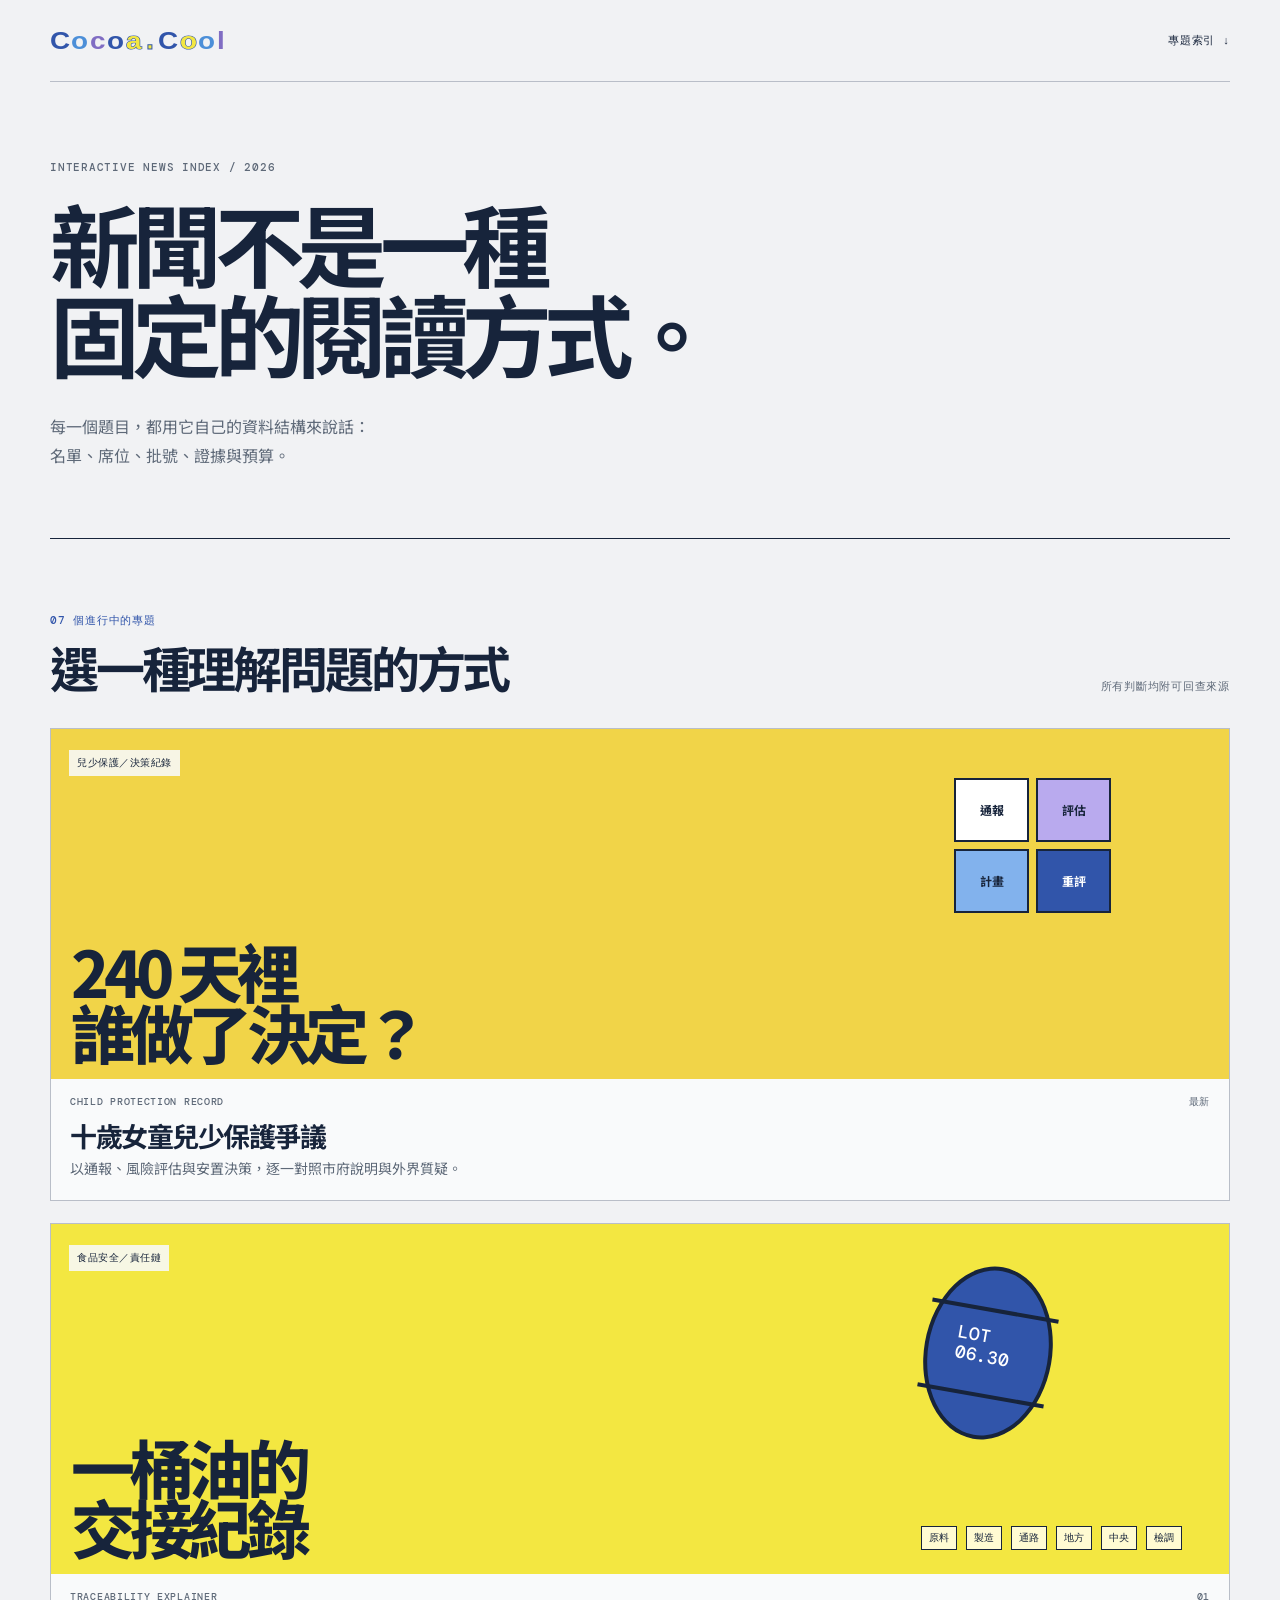
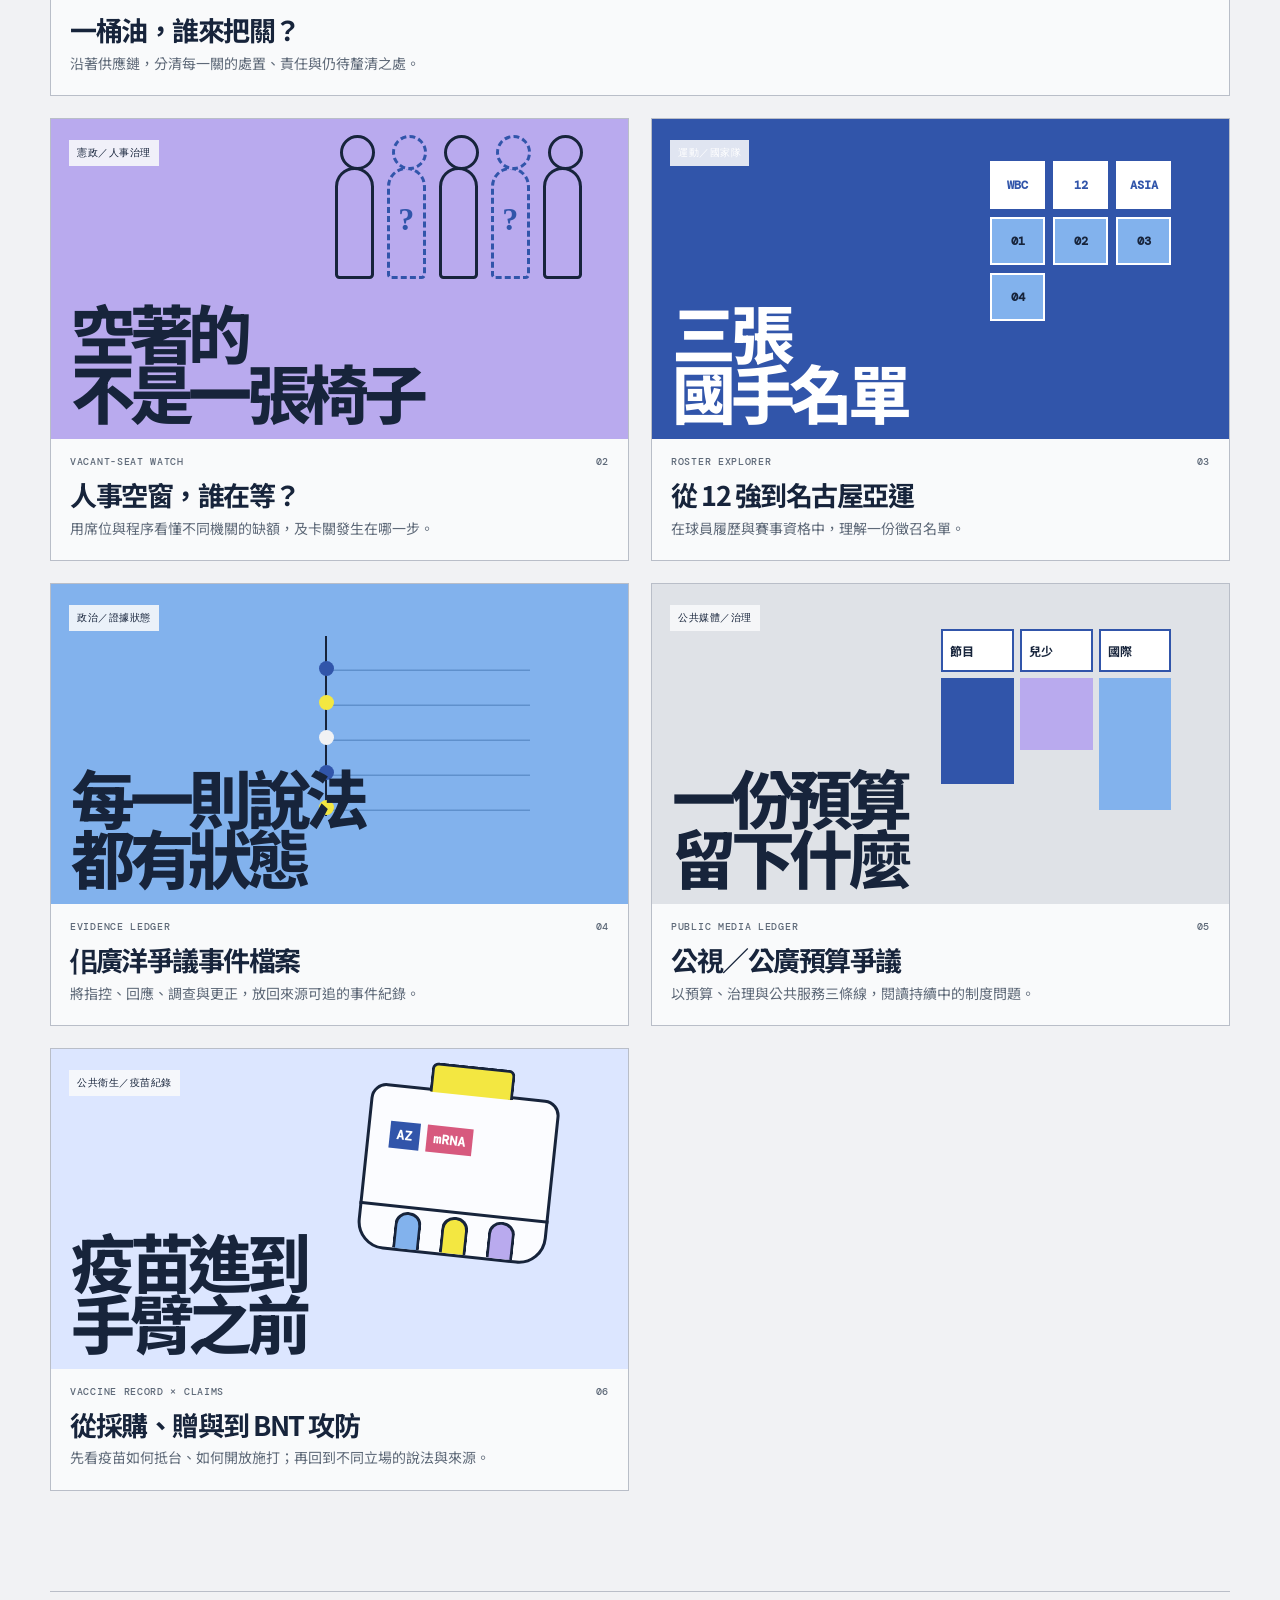
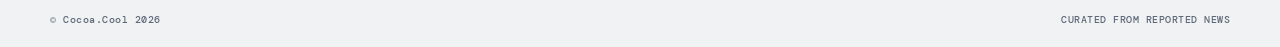
==== index.html @ 562801c5 "Add legal and council context to child protection story" ====
<!doctype html>
<html lang="zh-Hant">
  <head>
    <meta charset="UTF-8" />
    <meta name="viewport" content="width=device-width, initial-scale=1.0" />
    <meta name="description" content="cocoa 互動新聞：從現有新聞出發的可探索策展。" />
    <title>Cocoa.Cool — 互動新聞策展</title>
    <link rel="preconnect" href="https://fonts.googleapis.com" />
    <link rel="preconnect" href="https://fonts.gstatic.com" crossorigin />
    <link href="https://fonts.googleapis.com/css2?family=DM+Mono:wght@400;500&family=Noto+Sans+TC:wght@400;500;700;800&display=swap" rel="stylesheet" />
    <link rel="stylesheet" href="styles.css" />
    <style>.childcase .art{background:#f1d448}.safety-grid{position:absolute;right:10%;top:49px;display:grid;grid-template-columns:repeat(2,75px);gap:7px}.safety-grid i{display:grid;place-items:center;width:75px;height:64px;border:2px solid var(--ink);background:#fff;font:700 12px "Noto Sans TC",sans-serif;font-style:normal}.safety-grid i:nth-child(2){background:#b9aaee}.safety-grid i:nth-child(3){background:#82b2ed}.safety-grid i:nth-child(4){background:#3155aa;color:#fff}@media(max-width:720px){.safety-grid{right:5%;transform:scale(.8);transform-origin:top right}}</style>
    <link rel="stylesheet" href="logo.css" />
    <script src="analytics.js" defer></script>
    <script src="site-seo.js" defer></script>
  </head>
  <body>
    <nav class="nav wrap" aria-label="主選單"><a class="logo" href="#top" aria-label="Cocoa.Cool 首頁"><span class="logo-cocoa"><i>C</i><i>o</i><i>c</i><i>o</i><i>a</i></span><span class="logo-dot">.</span><span class="logo-cool"><i>C</i><i>o</i><i>o</i><i>l</i></span></a><a class="nav-link" href="#stories">專題索引 ↓</a></nav>
    <main>
      <header class="hero wrap" id="top">
        <p class="eyebrow">INTERACTIVE NEWS INDEX / 2026</p>
        <h1>新聞不是一種<br>固定的閱讀方式。</h1>
        <p>每一個題目，都用它自己的資料結構來說話：<br>名單、席位、批號、證據與預算。</p>
      </header>
      <section class="stories wrap" id="stories" aria-labelledby="stories-title">
        <div class="stories-head"><div><p class="section-label">07 個進行中的專題</p><h2 id="stories-title">選一種理解問題的方式</h2></div><p class="collection-count">所有判斷均附可回查來源</p></div>
        <div class="story-grid">
          <article class="story childcase story-wide"><a href="taipei-child-protection-case.html"><div class="art"><span class="issue">兒少保護／決策紀錄</span><div class="safety-grid"><i>通報</i><i>評估</i><i>計畫</i><i>重評</i></div><p class="art-title">240 天裡<br>誰做了決定？</p></div><div class="story-copy"><div class="story-meta"><span>CHILD PROTECTION RECORD</span><span>最新</span></div><h3>十歲女童兒少保護爭議</h3><p>以通報、風險評估與安置決策，逐一對照市府說明與外界質疑。</p></div></a></article>
          <article class="story oil story-wide"><a href="toxic-oil-supply-chain.html"><div class="art"><span class="issue">食品安全／責任鏈</span><div class="barrel"><i></i><b>LOT<br>06.30</b></div><div class="flowline"><span>原料</span><span>製造</span><span>通路</span><span>地方</span><span>中央</span><span>檢調</span></div><p class="art-title">一桶油的<br>交接紀錄</p></div><div class="story-copy"><div class="story-meta"><span>TRACEABILITY EXPLAINER</span><span>01</span></div><h3>一桶油，誰來把關？</h3><p>沿著供應鏈，分清每一關的處置、責任與仍待釐清之處。</p></div></a></article>
          <article class="story appointments"><a href="central-appointments-dashboard.html"><div class="art"><span class="issue">憲政／人事治理</span><div class="seats"><i></i><i class="empty">?</i><i></i><i class="empty">?</i><i></i></div><p class="art-title">空著的<br>不是一張椅子</p></div><div class="story-copy"><div class="story-meta"><span>VACANT-SEAT WATCH</span><span>02</span></div><h3>人事空窗，誰在等？</h3><p>用席位與程序看懂不同機關的缺額，及卡關發生在哪一步。</p></div></a></article>
          <article class="story baseball"><a href="baseball-heat-to-asiad.html"><div class="art"><span class="issue">運動／國家隊</span><div class="lineup"><b>WBC</b><b>12</b><b>ASIA</b><i>01</i><i>02</i><i>03</i><i>04</i></div><p class="art-title">三張<br>國手名單</p></div><div class="story-copy"><div class="story-meta"><span>ROSTER EXPLORER</span><span>03</span></div><h3>從 12 強到名古屋亞運</h3><p>在球員履歷與賽事資格中，理解一份徵召名單。</p></div></a></article>
          <article class="story case"><a href="si-guang-yang-case-file.html"><div class="art"><span class="issue">政治／證據狀態</span><div class="evidence"><i></i><i></i><i></i><i></i><i></i></div><p class="art-title">每一則說法<br>都有狀態</p></div><div class="story-copy"><div class="story-meta"><span>EVIDENCE LEDGER</span><span>04</span></div><h3>佀廣洋爭議事件檔案</h3><p>將指控、回應、調查與更正，放回來源可追的事件紀錄。</p></div></a></article>
          <article class="story media"><a href="public-media-budget-timeline.html"><div class="art"><span class="issue">公共媒體／治理</span><div class="ledger"><b>節目</b><b>兒少</b><b>國際</b><i></i><i></i><i></i></div><p class="art-title">一份預算<br>留下什麼</p></div><div class="story-copy"><div class="story-meta"><span>PUBLIC MEDIA LEDGER</span><span>05</span></div><h3>公視／公廣預算爭議</h3><p>以預算、治理與公共服務三條線，閱讀持續中的制度問題。</p></div></a></article>
          <article class="story vaccine"><a href="bnt-vaccine-two-tracks.html"><div class="art"><span class="issue">公共衛生／疫苗紀錄</span><div class="vial"><b>AZ</b><b>mRNA</b><i></i><i></i><i></i></div><p class="art-title">疫苗進到<br>手臂之前</p></div><div class="story-copy"><div class="story-meta"><span>VACCINE RECORD × CLAIMS</span><span>06</span></div><h3>從採購、贈與到 BNT 攻防</h3><p>先看疫苗如何抵台、如何開放施打；再回到不同立場的說法與來源。</p></div></a></article>
        </div>
      </section>
    </main>
    <footer class="footer wrap"><span>© Cocoa.Cool 2026</span><span>CURATED FROM REPORTED NEWS</span></footer>
  </body>
</html>
---- styles.css ----
:root{--ink:#17243b;--paper:#f1f2f4;--line:#b9bec8;--muted:#5e6978;--cobalt:#3155aa;--sky:#82b2ed;--lilac:#b9aaee;--yellow:#f3e741}*{box-sizing:border-box}html{scroll-behavior:smooth}body{margin:0;background:var(--paper);color:var(--ink);font-family:"Noto Sans TC",sans-serif}a{color:inherit;text-decoration:none}.wrap{width:min(1180px,calc(100% - 48px));margin:auto}.nav{height:82px;display:flex;align-items:center;justify-content:space-between;border-bottom:1px solid var(--line);font:500 11px "DM Mono",monospace;letter-spacing:.06em}.logo{font-size:20px;letter-spacing:-1px}.logo span{display:inline-grid;place-items:center;width:27px;height:27px;margin-right:3px;border-radius:50%;background:var(--cobalt);color:var(--yellow)}.hero{padding:78px 0 68px;border-bottom:1px solid var(--ink)}.eyebrow,.section-label,.story-meta,.collection-count{font:500 11px "DM Mono",monospace;letter-spacing:.07em}.eyebrow{color:var(--muted);margin:0 0 24px}.hero h1{max-width:900px;margin:0;font-size:clamp(45px,7vw,94px);line-height:1;letter-spacing:-.085em}.hero>p:last-child{max-width:500px;margin:35px 0 0;color:var(--muted);font-size:16px;line-height:1.8}.stories{padding:74px 0 100px}.stories-head{display:flex;justify-content:space-between;align-items:end;margin-bottom:34px}.section-label{margin:0;color:var(--cobalt)}.stories h2{margin:12px 0 0;font-size:clamp(29px,4vw,49px);line-height:1.1;letter-spacing:-.065em}.collection-count{margin:0;color:var(--muted)}.story-grid{display:grid;grid-template-columns:repeat(2,minmax(0,1fr));gap:22px}.story-wide{grid-column:span 2}.story a{display:block;height:100%;background:#f9fafb;border:1px solid var(--line);transition:transform .18s,box-shadow .18s}.story a:hover{transform:translateY(-4px);box-shadow:7px 8px 0 var(--cobalt)}.art{position:relative;min-height:320px;padding:18px;overflow:hidden}.story-wide .art{min-height:350px}.issue{position:relative;z-index:2;display:inline-block;padding:6px 8px;background:rgba(249,250,251,.88);font:500 10px "DM Mono",monospace;letter-spacing:.05em}.art-title{position:absolute;z-index:2;bottom:18px;left:20px;margin:0;font-size:clamp(38px,5vw,65px);line-height:.94;letter-spacing:-.085em;font-weight:800}.story-copy{padding:16px 19px 20px}.story-meta{display:flex;justify-content:space-between;color:var(--muted);font-size:10px}.story h3{margin:12px 0 7px;font-size:27px;letter-spacing:-.055em;line-height:1.1}.story-copy>p{margin:0;color:var(--muted);font-size:14px;line-height:1.65}.oil .art{background:var(--yellow)}.barrel{position:absolute;right:15%;top:42px;width:128px;height:174px;border:4px solid var(--ink);border-radius:50%;background:var(--cobalt);transform:rotate(10deg)}.barrel:before,.barrel:after{content:"";position:absolute;left:-4px;right:-4px;border-top:4px solid var(--ink)}.barrel:before{top:38px}.barrel:after{bottom:38px}.barrel b{position:absolute;top:58px;left:27px;color:#fff;font:500 18px "DM Mono",monospace;line-height:1.1}.flowline{position:absolute;right:4%;bottom:24px;display:flex;gap:9px;font:500 10px "DM Mono",monospace}.flowline span{padding:4px 7px;border:1px solid var(--ink);background:#fffbd2}.appointments .art{background:var(--lilac)}.seats{position:absolute;right:8%;top:48px;display:flex;align-items:end;gap:13px}.seats i{position:relative;display:block;width:39px;height:112px;border:3px solid var(--ink);border-radius:22px 22px 5px 5px}.seats i:before{content:"";position:absolute;top:-35px;left:2px;width:29px;height:29px;border:3px solid var(--ink);border-radius:50%;background:var(--lilac)}.seats .empty{border-style:dashed;border-color:var(--cobalt);color:var(--cobalt);font:700 32px Georgia;text-align:center;padding-top:31px}.seats .empty:before{border-style:dashed;border-color:var(--cobalt)}.baseball .art{background:var(--cobalt);color:#fff}.lineup{position:absolute;right:10%;top:42px;display:grid;grid-template-columns:repeat(3,55px);gap:8px}.lineup b,.lineup i{display:grid;place-items:center;width:55px;height:48px;border:2px solid #fff;font:700 12px "DM Mono",monospace}.lineup b{background:#fff;color:var(--cobalt)}.lineup i{background:var(--sky);color:var(--ink);font-style:normal}.case .art{background:var(--sky)}.evidence{position:absolute;right:17%;top:52px;width:205px;height:180px;border-left:2px solid var(--ink);background:repeating-linear-gradient(to bottom,transparent 0 33px,#5f90cc 34px 35px)}.evidence i{position:absolute;left:-8px;width:15px;height:15px;border-radius:50%;background:var(--cobalt)}.evidence i:nth-child(1){top:25px}.evidence i:nth-child(2){top:59px;background:#f3e741}.evidence i:nth-child(3){top:94px;background:#f1f2f4}.evidence i:nth-child(4){top:129px;background:#3155aa}.evidence i:nth-child(5){top:164px;background:#f3e741}.media .art{background:#dfe2e7}.ledger{position:absolute;right:10%;top:45px;width:230px;display:grid;grid-template-columns:repeat(3,1fr);gap:6px}.ledger b{padding:11px 7px;border:2px solid var(--cobalt);background:#fff;font-size:12px}.ledger i{height:106px;background:var(--cobalt)}.ledger i:nth-of-type(2){height:72px;background:var(--lilac)}.ledger i:nth-of-type(3){height:132px;background:var(--sky)}.vaccine .art{background:#dce6ff}.vial{position:absolute;right:13%;top:42px;width:190px;height:166px;border:3px solid var(--ink);border-radius:16px 16px 28px 28px;background:#fbfcff;transform:rotate(6deg)}.vial:before{content:"";position:absolute;top:-29px;left:55px;width:78px;height:27px;border:3px solid var(--ink);border-bottom:0;border-radius:7px 7px 0 0;background:var(--yellow)}.vial:after{content:"";position:absolute;left:-3px;right:-3px;bottom:40px;border-top:3px solid var(--ink)}.vial b{position:relative;z-index:1;display:inline-block;margin:34px 0 0 20px;padding:5px 7px;background:var(--cobalt);color:#fff;font:700 13px "DM Mono",monospace}.vial b+b{margin-left:7px;background:#d7597e}.vial i{position:absolute;bottom:0;width:27px;height:37px;border:3px solid var(--ink);border-bottom:0;border-radius:13px 13px 0 0;background:#82b2ed}.vial i:nth-of-type(1){left:34px}.vial i:nth-of-type(2){left:81px;background:#f3e741}.vial i:nth-of-type(3){left:128px;background:#b9aaee}.footer{display:flex;justify-content:space-between;padding:21px 0;border-top:1px solid var(--line);color:var(--muted);font:500 10px "DM Mono",monospace;letter-spacing:.05em}@media(max-width:720px){.wrap{width:min(100% - 30px,1180px)}.nav{height:68px}.hero{padding:56px 0}.stories{padding:52px 0 70px}.stories-head{display:block}.collection-count{margin-top:17px}.story-grid{grid-template-columns:1fr}.story-wide{grid-column:auto}.art,.story-wide .art{min-height:285px}.art-title{font-size:43px}.flowline{display:none}.barrel{right:11%;transform:scale(.8)}.seats{right:8%;transform:scale(.8);transform-origin:top right}.lineup{right:6%;transform:scale(.8);transform-origin:top right}.evidence{right:9%;transform:scale(.8);transform-origin:top right}.ledger{right:4%;transform:scale(.8);transform-origin:top right}.vial{right:7%;transform:scale(.8) rotate(6deg);transform-origin:top right}.footer{font-size:8px}}
---- logo.css ----
/* Cocoa.Cool wordmark: four editorial colors, letter by letter. */
.logo{display:inline-flex!important;align-items:baseline!important;font-family:"Arial Black","Arial Rounded MT Bold","Avenir Next",Arial,sans-serif!important;font-size:24px!important;font-weight:900!important;letter-spacing:0!important;line-height:1!important;text-decoration:none!important}.logo .logo-cocoa,.logo .logo-dot,.logo .logo-cool{display:inline-flex!important;align-items:baseline!important;width:auto!important;height:auto!important;margin:0!important;padding:0!important;border:0!important;border-radius:0!important;background:transparent!important}.logo .logo-cocoa,.logo .logo-cool{gap:2px!important}.logo i{display:inline-block!important;font-style:normal!important;transform:scaleX(1.16);transform-origin:left;margin-right:2px!important}.logo .logo-dot{margin:0 .16em!important;color:#f3e741!important;font-size:1.18em!important;font-weight:900!important;line-height:.75!important;-webkit-text-stroke:1px #3155aa}.logo-cocoa i:nth-child(1),.logo-cool i:nth-child(1){color:#3155aa!important}.logo-cocoa i:nth-child(2),.logo-cool i:nth-child(3){color:#4c8fd8!important}.logo-cocoa i:nth-child(3){color:#806dc3!important}.logo-cocoa i:nth-child(4){color:#3155aa!important}.logo-cocoa i:nth-child(5),.logo-cool i:nth-child(2){color:#f3e741!important;-webkit-text-stroke:1.1px #3155aa;paint-order:stroke fill}.logo-cool i:nth-child(4){color:#806dc3!important}@media(max-width:720px){.logo{font-size:21px!important}.logo .logo-cocoa,.logo .logo-cool{gap:1.5px!important}.logo i{margin-right:1px!important}}
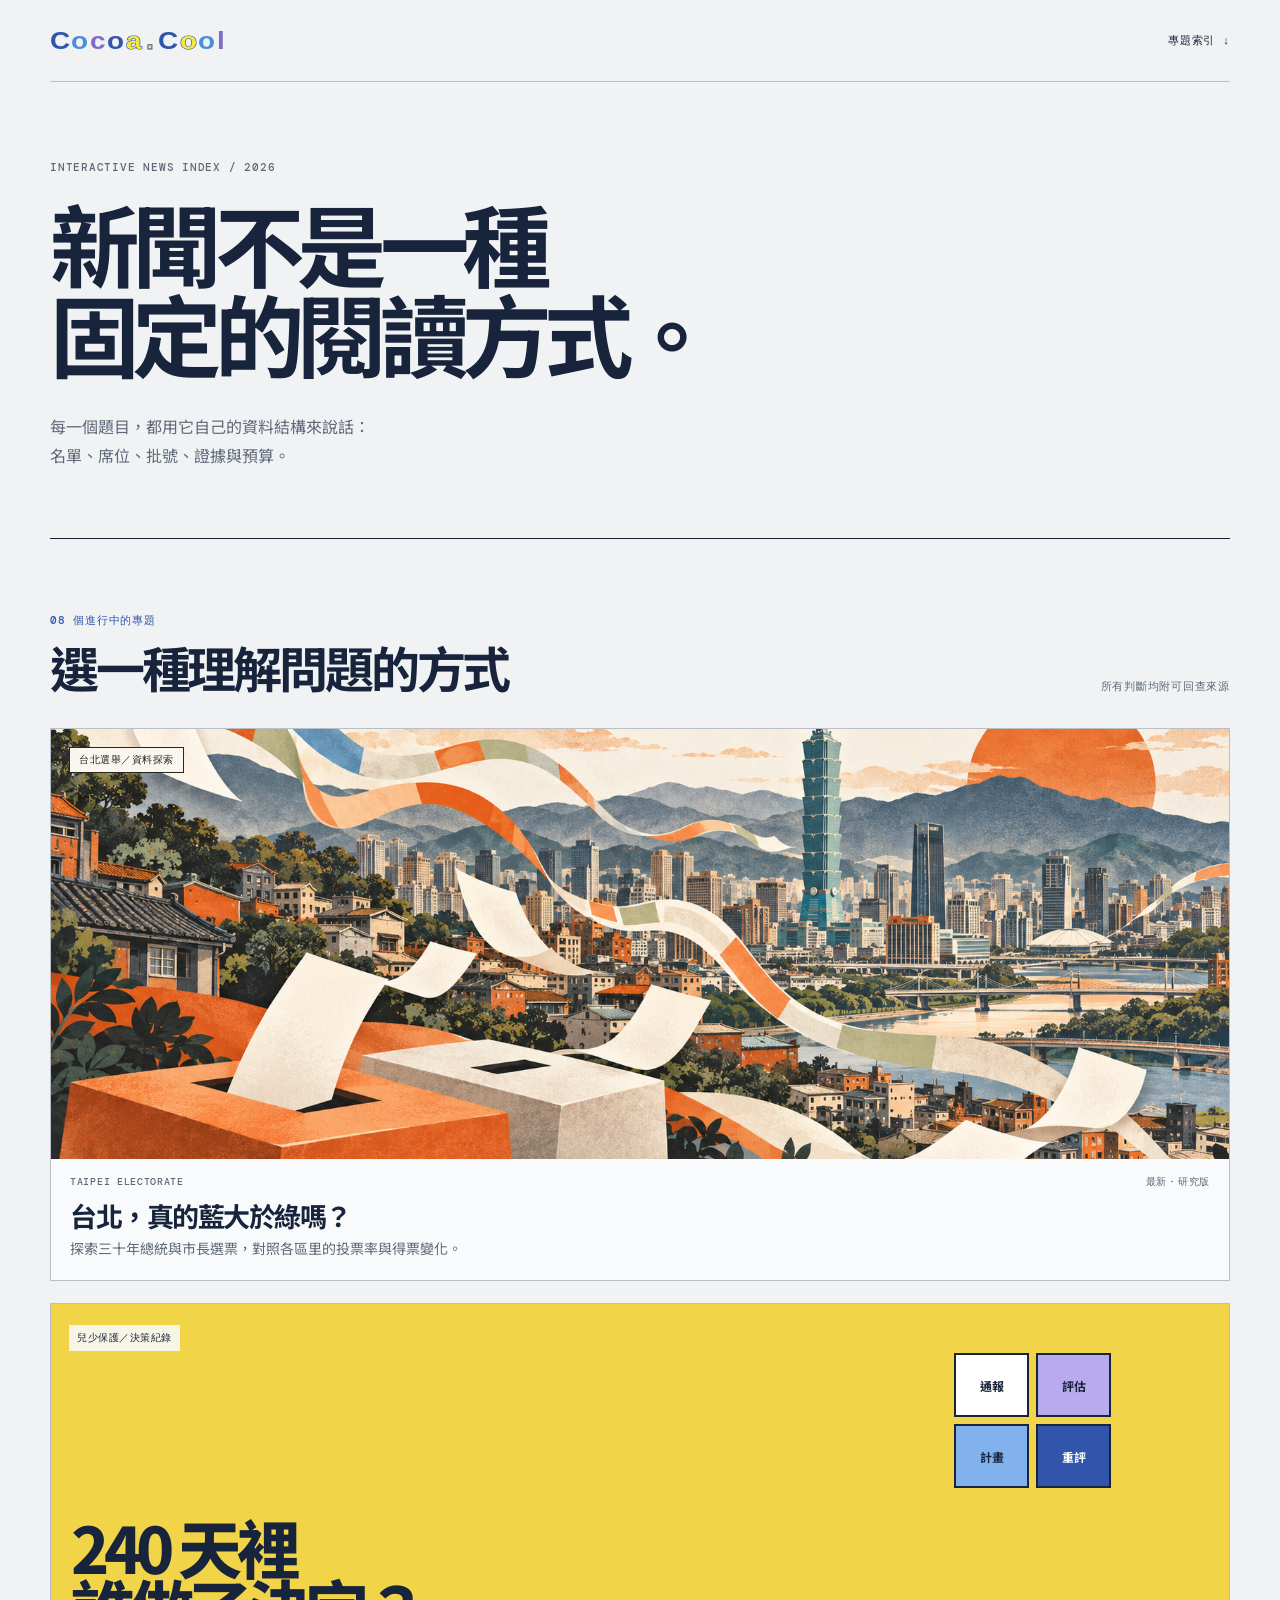
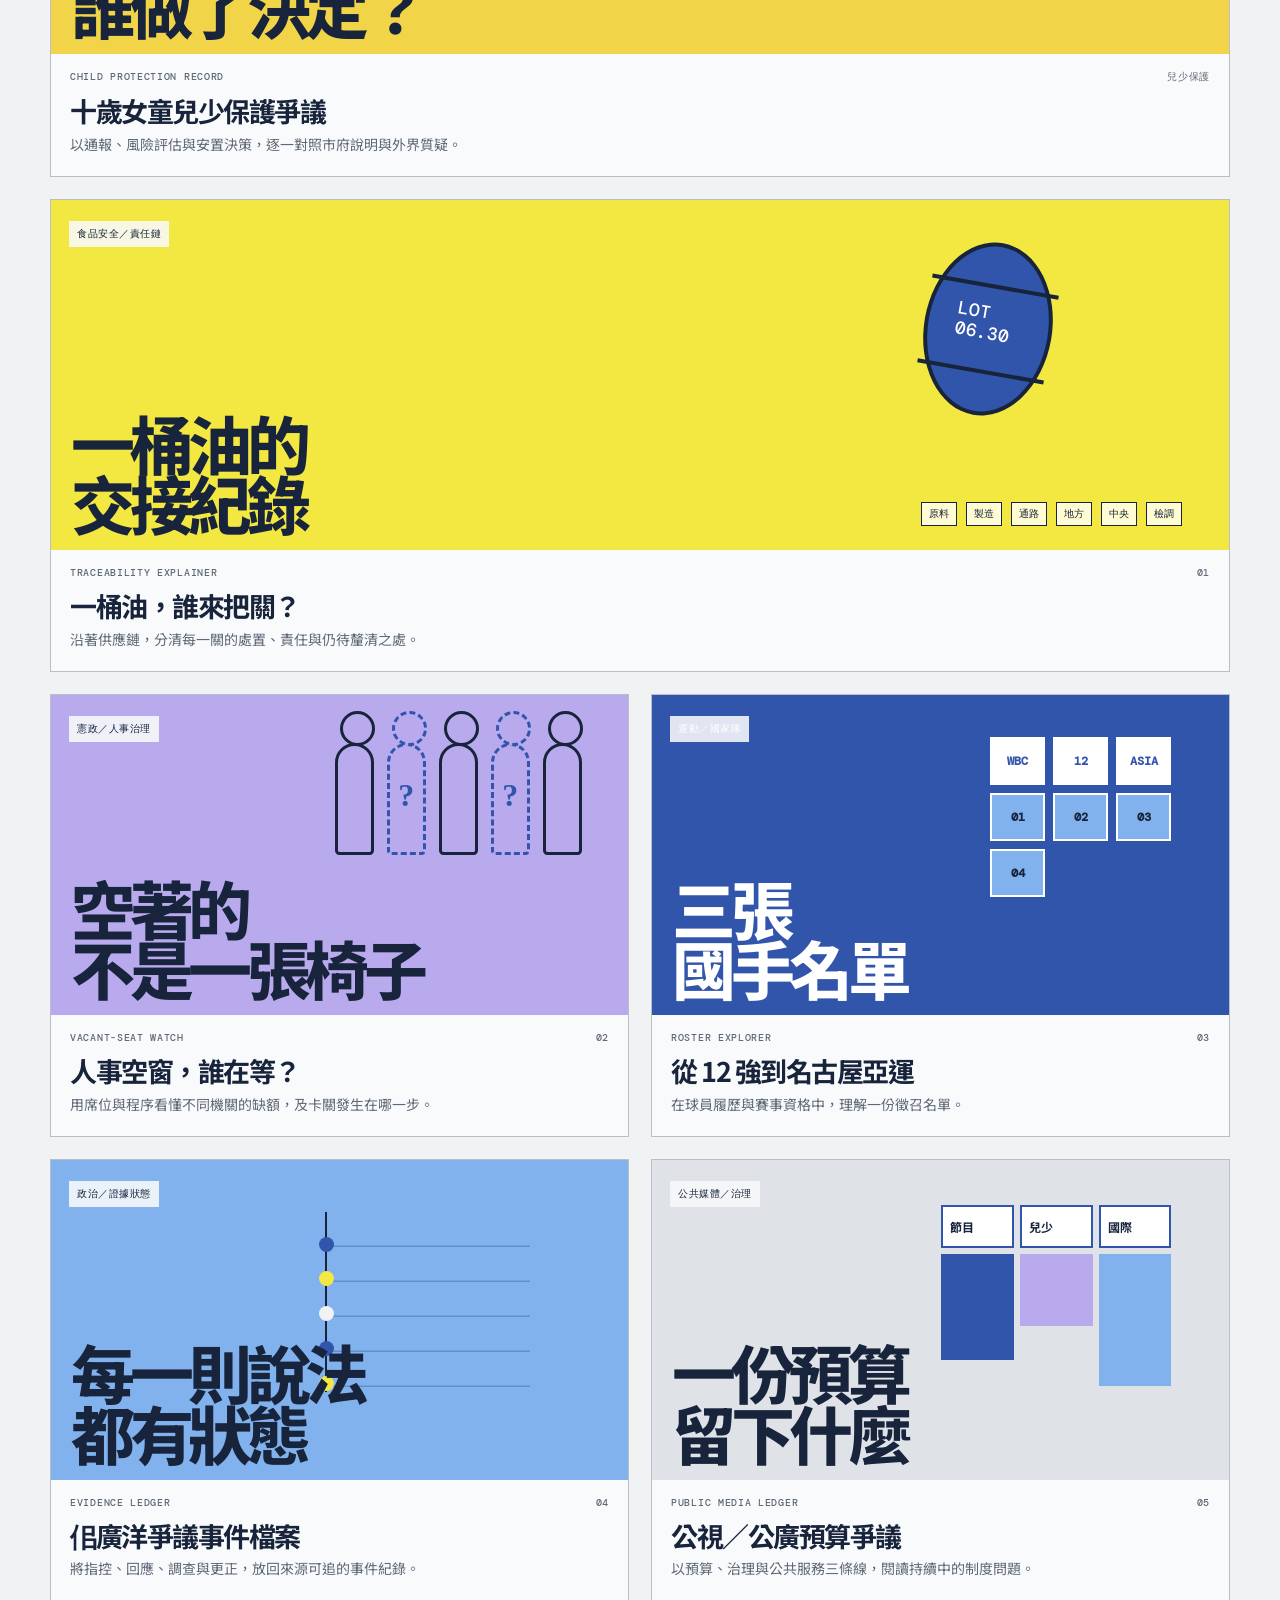
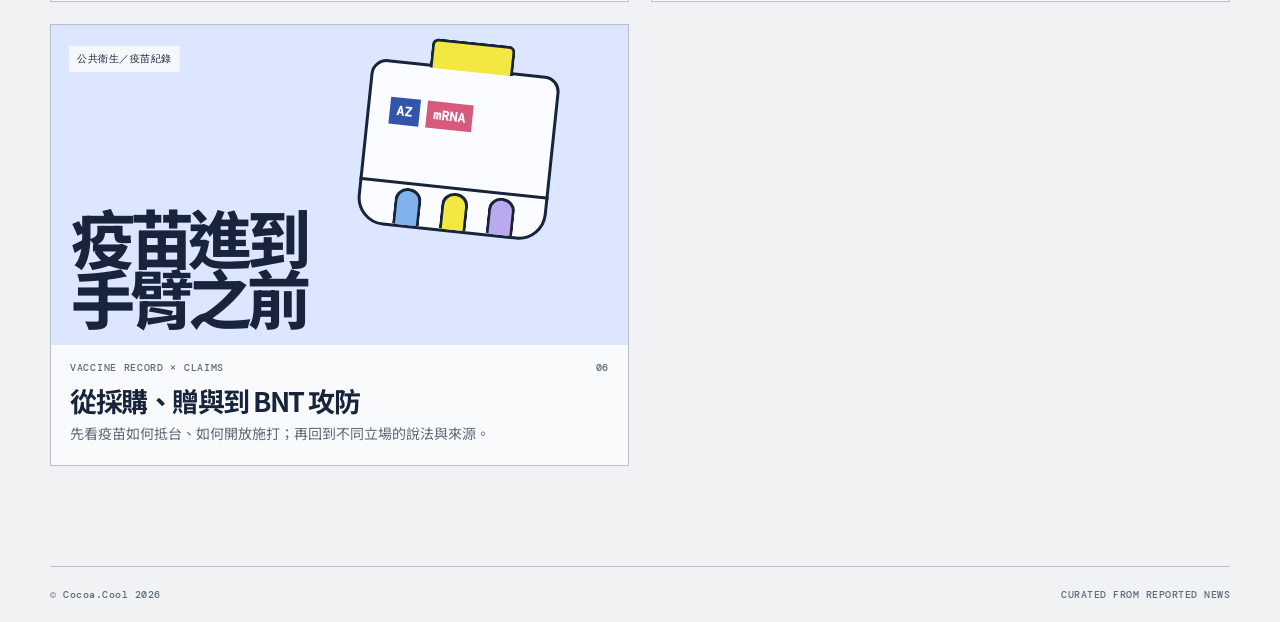
==== commit e3455905: "Add Taipei electorate interactive feature and SEO metadata" ====
--- a/index.html
+++ b/index.html
@@ -10,7 +10,7 @@
     <link href="https://fonts.googleapis.com/css2?family=DM+Mono:wght@400;500&family=Noto+Sans+TC:wght@400;500;700;800&display=swap" rel="stylesheet" />
     <link rel="stylesheet" href="styles.css" />
     <style>.childcase .art{background:#f1d448}.safety-grid{position:absolute;right:10%;top:49px;display:grid;grid-template-columns:repeat(2,75px);gap:7px}.safety-grid i{display:grid;place-items:center;width:75px;height:64px;border:2px solid var(--ink);background:#fff;font:700 12px "Noto Sans TC",sans-serif;font-style:normal}.safety-grid i:nth-child(2){background:#b9aaee}.safety-grid i:nth-child(3){background:#82b2ed}.safety-grid i:nth-child(4){background:#3155aa;color:#fff}@media(max-width:720px){.safety-grid{right:5%;transform:scale(.8);transform-origin:top right}}</style>
-    <link rel="stylesheet" href="logo.css" />
+    <link rel="stylesheet" href="logo.css" /><link rel="stylesheet" href="taipei-cover-card.css" />
     <script src="analytics.js" defer></script>
     <script src="site-seo.js" defer></script>
   </head>
@@ -23,9 +23,10 @@
         <p>每一個題目，都用它自己的資料結構來說話：<br>名單、席位、批號、證據與預算。</p>
       </header>
       <section class="stories wrap" id="stories" aria-labelledby="stories-title">
-        <div class="stories-head"><div><p class="section-label">07 個進行中的專題</p><h2 id="stories-title">選一種理解問題的方式</h2></div><p class="collection-count">所有判斷均附可回查來源</p></div>
+        <div class="stories-head"><div><p class="section-label">08 個進行中的專題</p><h2 id="stories-title">選一種理解問題的方式</h2></div><p class="collection-count">所有判斷均附可回查來源</p></div>
         <div class="story-grid">
-          <article class="story childcase story-wide"><a href="taipei-child-protection-case.html"><div class="art"><span class="issue">兒少保護／決策紀錄</span><div class="safety-grid"><i>通報</i><i>評估</i><i>計畫</i><i>重評</i></div><p class="art-title">240 天裡<br>誰做了決定？</p></div><div class="story-copy"><div class="story-meta"><span>CHILD PROTECTION RECORD</span><span>最新</span></div><h3>十歲女童兒少保護爭議</h3><p>以通報、風險評估與安置決策，逐一對照市府說明與外界質疑。</p></div></a></article>
+          <article class="story electorate story-wide"><a href="taipei-electorate.html"><div class="art electorate-art"><img src="assets/taipei-electorate-cover.png" alt="台北城市與投票箱的橘色概念插畫" width="1672" height="941" loading="lazy"><span class="issue">台北選舉／資料探索</span></div><div class="story-copy"><div class="story-meta"><span>TAIPEI ELECTORATE</span><span>最新・研究版</span></div><h3>台北，真的藍大於綠嗎？</h3><p>探索三十年總統與市長選票，對照各區里的投票率與得票變化。</p></div></a></article>
+          <article class="story childcase story-wide"><a href="taipei-child-protection-case.html"><div class="art"><span class="issue">兒少保護／決策紀錄</span><div class="safety-grid"><i>通報</i><i>評估</i><i>計畫</i><i>重評</i></div><p class="art-title">240 天裡<br>誰做了決定？</p></div><div class="story-copy"><div class="story-meta"><span>CHILD PROTECTION RECORD</span><span>兒少保護</span></div><h3>十歲女童兒少保護爭議</h3><p>以通報、風險評估與安置決策，逐一對照市府說明與外界質疑。</p></div></a></article>
           <article class="story oil story-wide"><a href="toxic-oil-supply-chain.html"><div class="art"><span class="issue">食品安全／責任鏈</span><div class="barrel"><i></i><b>LOT<br>06.30</b></div><div class="flowline"><span>原料</span><span>製造</span><span>通路</span><span>地方</span><span>中央</span><span>檢調</span></div><p class="art-title">一桶油的<br>交接紀錄</p></div><div class="story-copy"><div class="story-meta"><span>TRACEABILITY EXPLAINER</span><span>01</span></div><h3>一桶油，誰來把關？</h3><p>沿著供應鏈，分清每一關的處置、責任與仍待釐清之處。</p></div></a></article>
           <article class="story appointments"><a href="central-appointments-dashboard.html"><div class="art"><span class="issue">憲政／人事治理</span><div class="seats"><i></i><i class="empty">?</i><i></i><i class="empty">?</i><i></i></div><p class="art-title">空著的<br>不是一張椅子</p></div><div class="story-copy"><div class="story-meta"><span>VACANT-SEAT WATCH</span><span>02</span></div><h3>人事空窗，誰在等？</h3><p>用席位與程序看懂不同機關的缺額，及卡關發生在哪一步。</p></div></a></article>
           <article class="story baseball"><a href="baseball-heat-to-asiad.html"><div class="art"><span class="issue">運動／國家隊</span><div class="lineup"><b>WBC</b><b>12</b><b>ASIA</b><i>01</i><i>02</i><i>03</i><i>04</i></div><p class="art-title">三張<br>國手名單</p></div><div class="story-copy"><div class="story-meta"><span>ROSTER EXPLORER</span><span>03</span></div><h3>從 12 強到名古屋亞運</h3><p>在球員履歷與賽事資格中，理解一份徵召名單。</p></div></a></article>
--- a/taipei-cover-card.css
+++ b/taipei-cover-card.css
@@ -0,0 +1 @@
+.story.electorate .art{min-height:0;height:clamp(260px,34vw,430px);padding:0;background:#ed6729;overflow:hidden}.electorate-art img{display:block;width:100%;height:100%;object-fit:cover}.electorate-art .issue{position:absolute;top:18px;left:18px;z-index:1;background:#faf6ef;border:1px solid #242720;padding:5px 9px;color:#242720}@media(max-width:720px){.story.electorate .art{height:235px}}
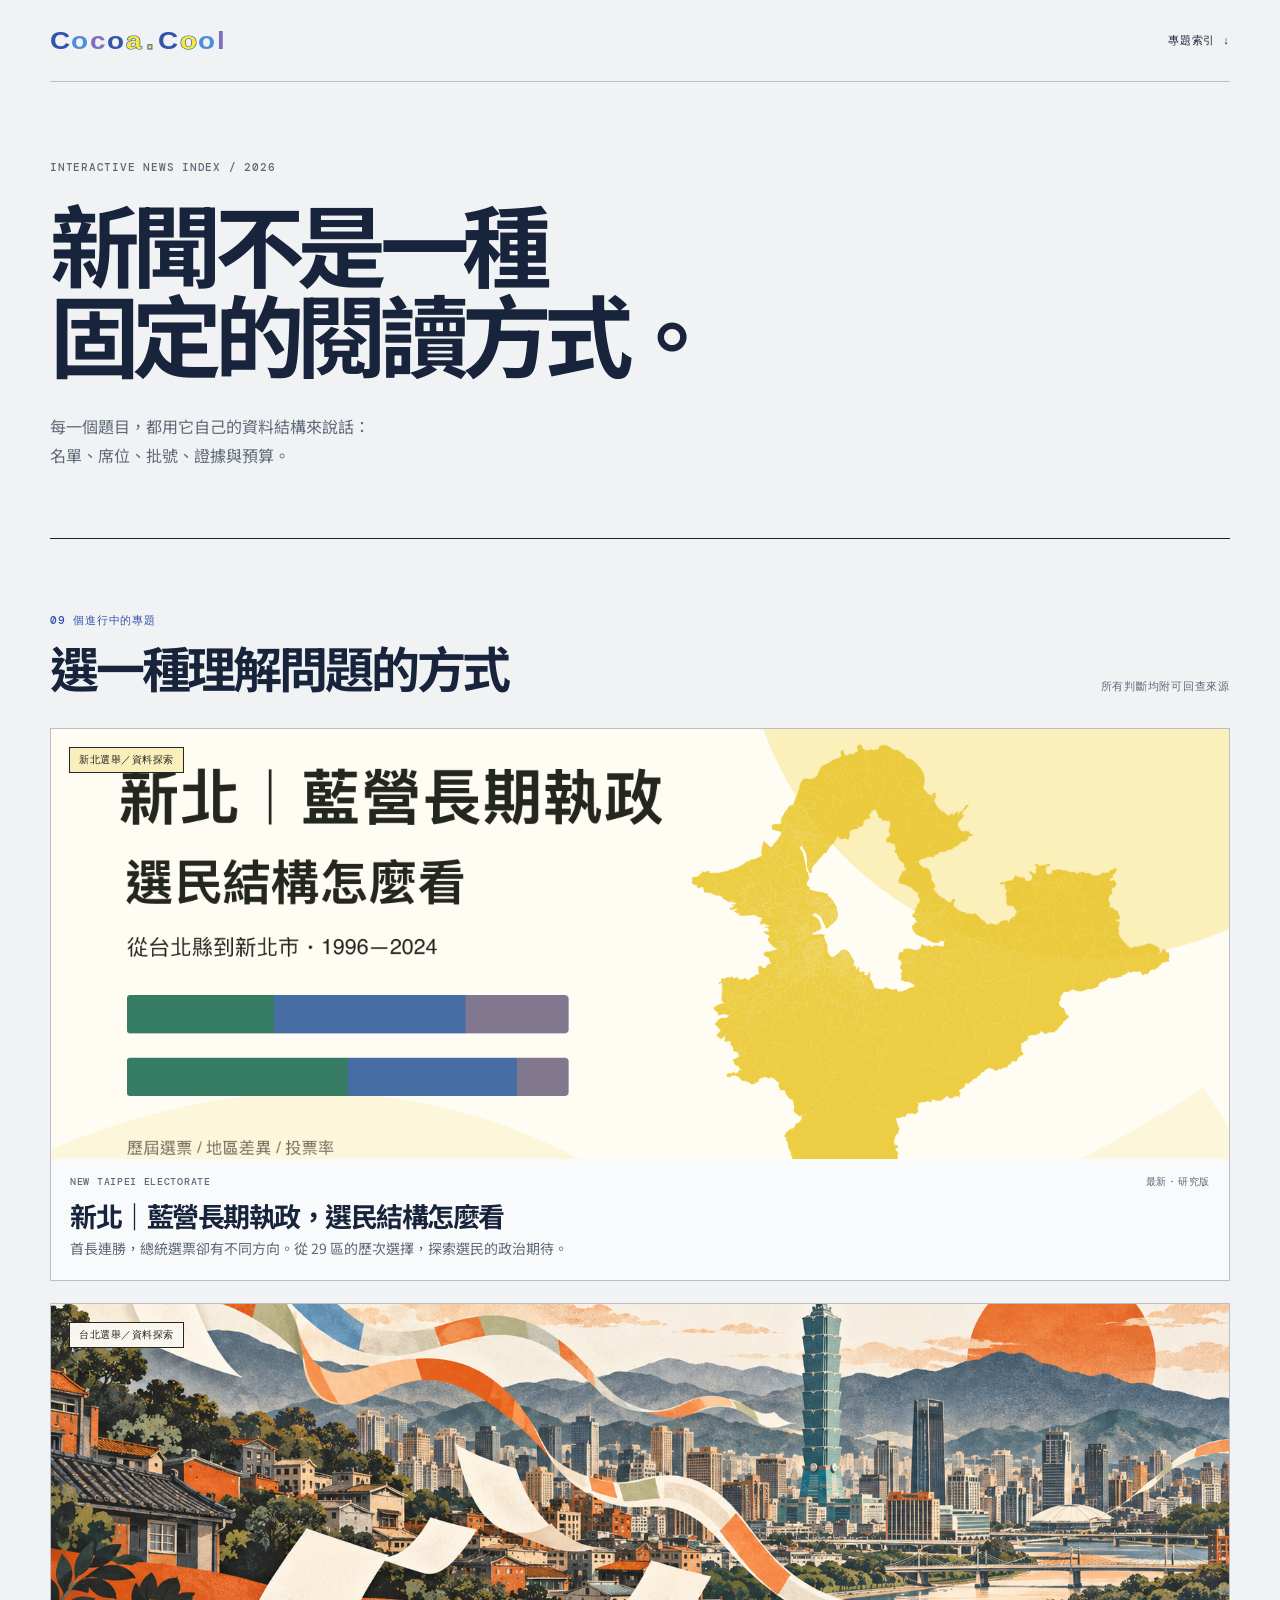
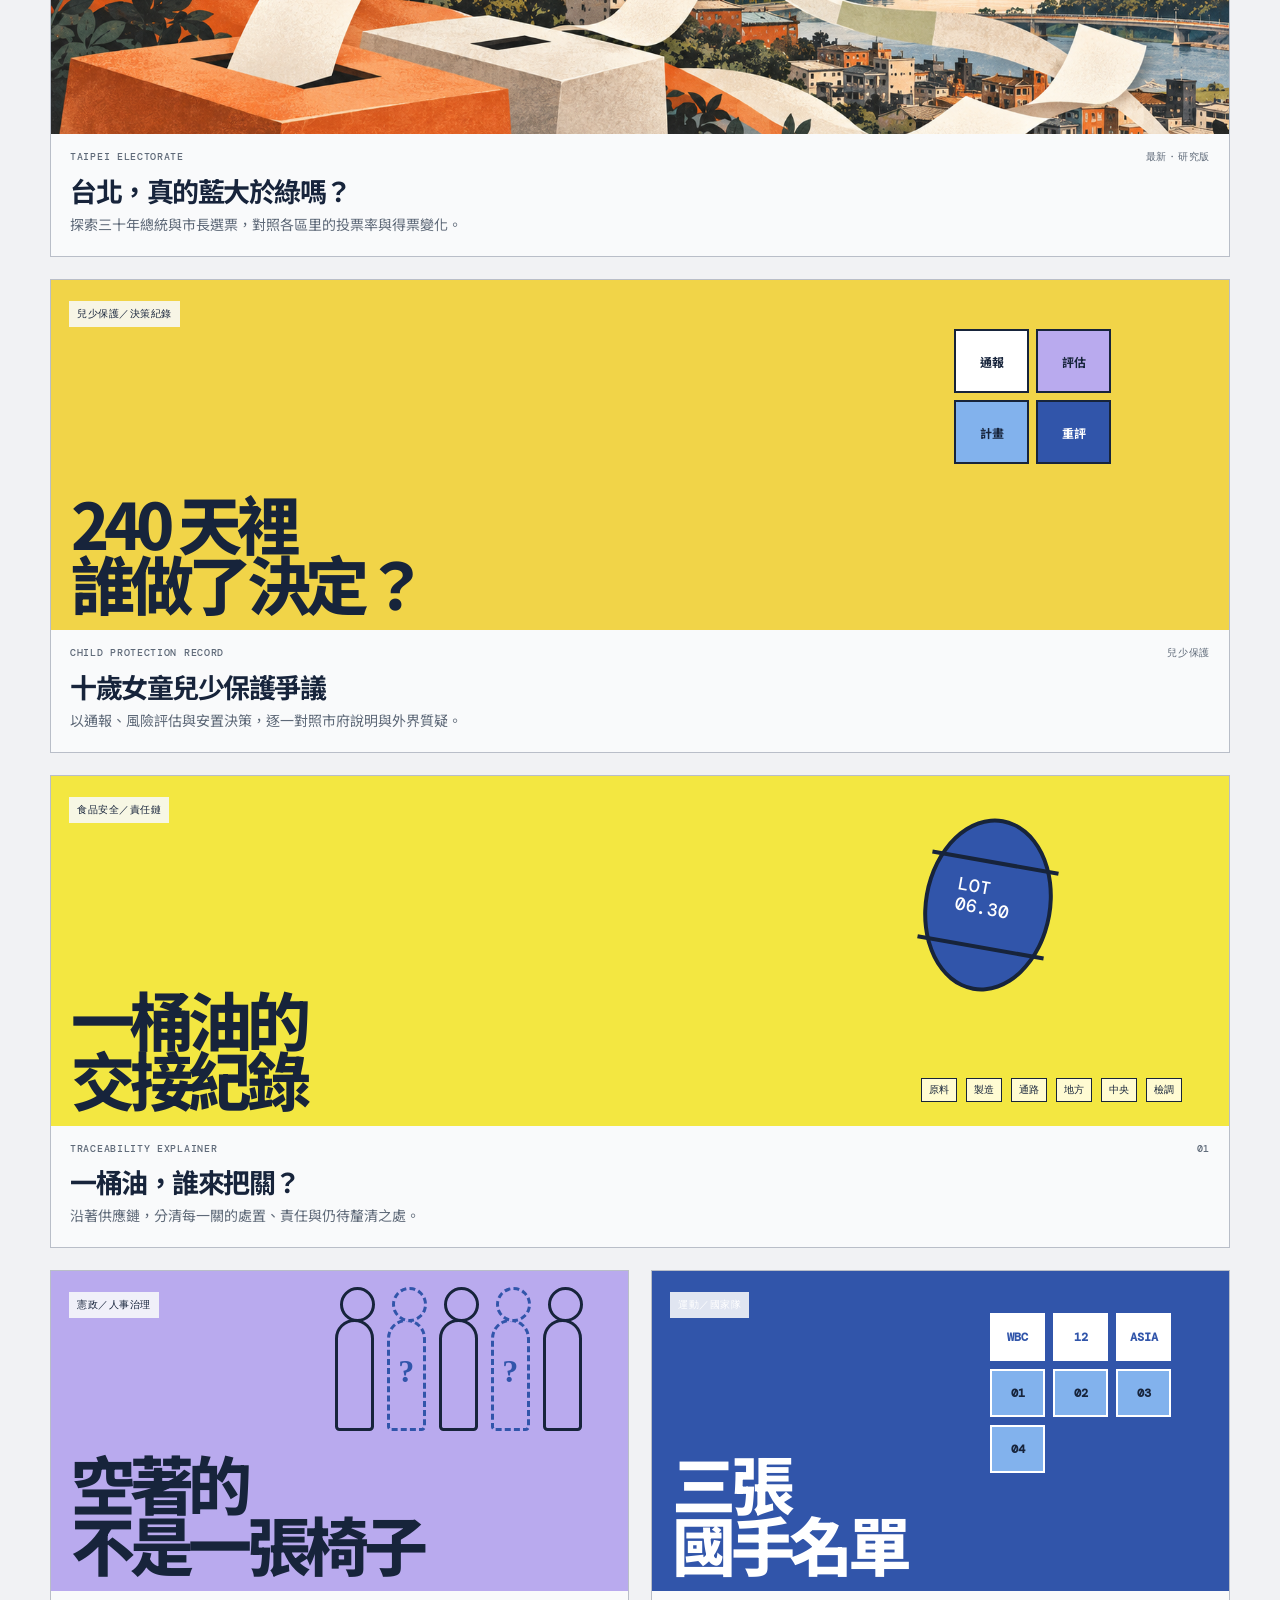
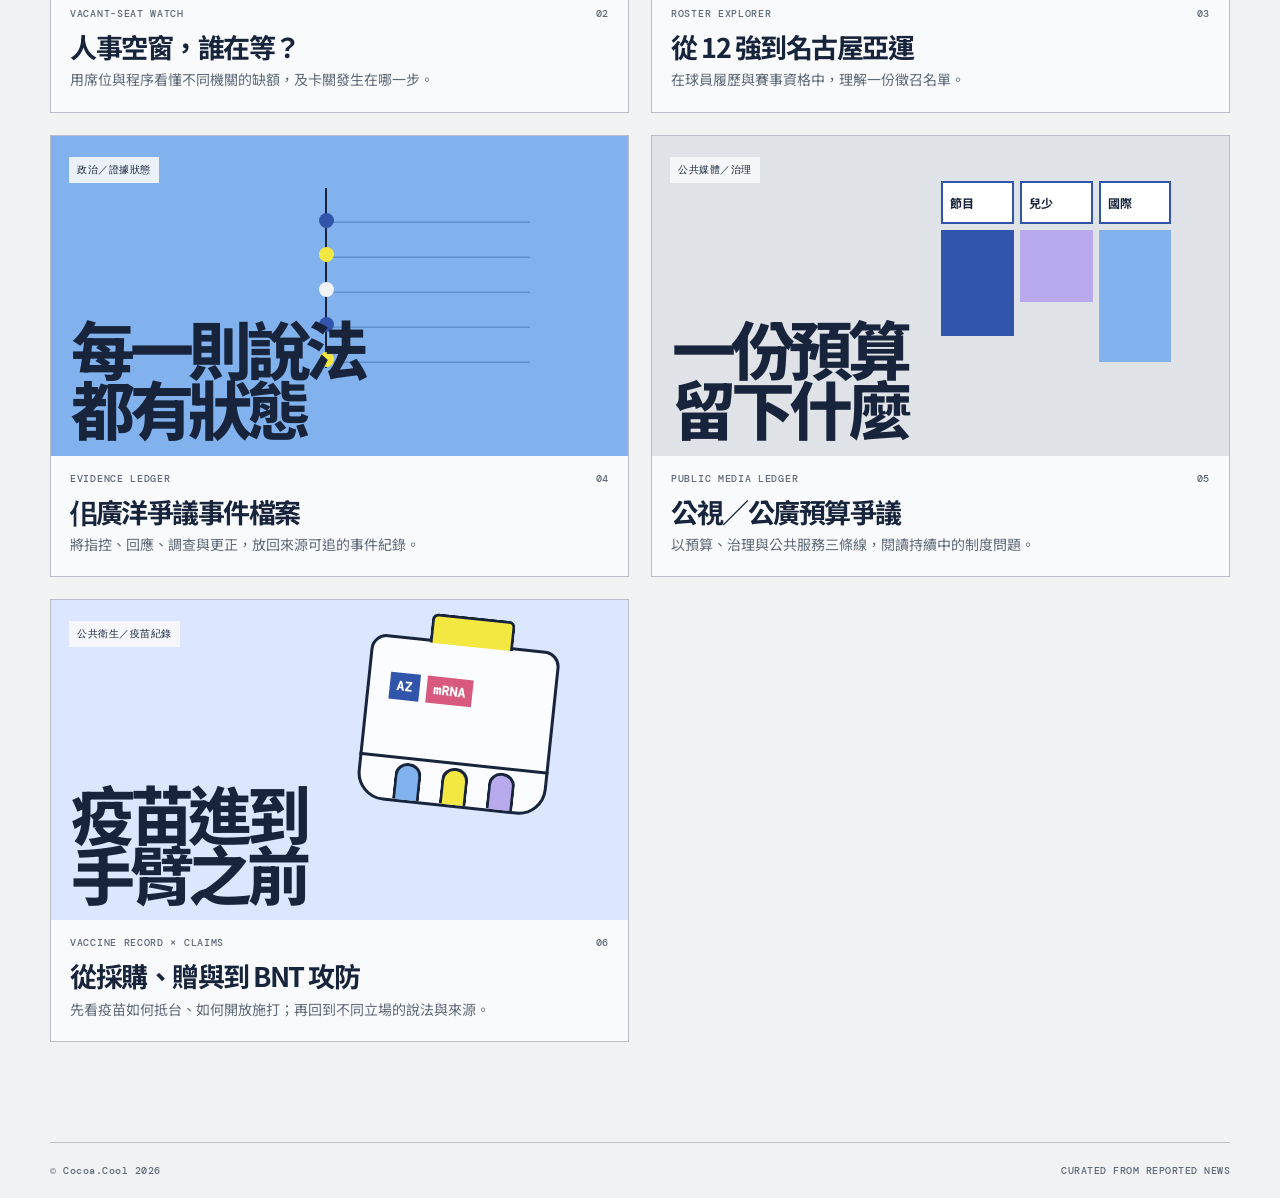
==== commit 5a9df100: "Add New Taipei electorate feature with SEO and voter direction research" ====
--- a/index.html
+++ b/index.html
@@ -23,8 +23,9 @@
         <p>每一個題目，都用它自己的資料結構來說話：<br>名單、席位、批號、證據與預算。</p>
       </header>
       <section class="stories wrap" id="stories" aria-labelledby="stories-title">
-        <div class="stories-head"><div><p class="section-label">08 個進行中的專題</p><h2 id="stories-title">選一種理解問題的方式</h2></div><p class="collection-count">所有判斷均附可回查來源</p></div>
+        <div class="stories-head"><div><p class="section-label">09 個進行中的專題</p><h2 id="stories-title">選一種理解問題的方式</h2></div><p class="collection-count">所有判斷均附可回查來源</p></div>
         <div class="story-grid">
+          <article class="story electorate new-taipei story-wide"><a href="new-taipei-electorate.html"><div class="art electorate-art"><img src="assets/new-taipei-electorate-cover.png?v=b538692cb0" alt="新北市輪廓與黃色選票探索示意圖" width="1600" height="900" loading="lazy"><span class="issue">新北選舉／資料探索</span></div><div class="story-copy"><div class="story-meta"><span>NEW TAIPEI ELECTORATE</span><span>最新・研究版</span></div><h3>新北｜藍營長期執政，選民結構怎麼看</h3><p>首長連勝，總統選票卻有不同方向。從 29 區的歷次選擇，探索選民的政治期待。</p></div></a></article>
           <article class="story electorate story-wide"><a href="taipei-electorate.html"><div class="art electorate-art"><img src="assets/taipei-electorate-cover.png" alt="台北城市與投票箱的橘色概念插畫" width="1672" height="941" loading="lazy"><span class="issue">台北選舉／資料探索</span></div><div class="story-copy"><div class="story-meta"><span>TAIPEI ELECTORATE</span><span>最新・研究版</span></div><h3>台北，真的藍大於綠嗎？</h3><p>探索三十年總統與市長選票，對照各區里的投票率與得票變化。</p></div></a></article>
           <article class="story childcase story-wide"><a href="taipei-child-protection-case.html"><div class="art"><span class="issue">兒少保護／決策紀錄</span><div class="safety-grid"><i>通報</i><i>評估</i><i>計畫</i><i>重評</i></div><p class="art-title">240 天裡<br>誰做了決定？</p></div><div class="story-copy"><div class="story-meta"><span>CHILD PROTECTION RECORD</span><span>兒少保護</span></div><h3>十歲女童兒少保護爭議</h3><p>以通報、風險評估與安置決策，逐一對照市府說明與外界質疑。</p></div></a></article>
           <article class="story oil story-wide"><a href="toxic-oil-supply-chain.html"><div class="art"><span class="issue">食品安全／責任鏈</span><div class="barrel"><i></i><b>LOT<br>06.30</b></div><div class="flowline"><span>原料</span><span>製造</span><span>通路</span><span>地方</span><span>中央</span><span>檢調</span></div><p class="art-title">一桶油的<br>交接紀錄</p></div><div class="story-copy"><div class="story-meta"><span>TRACEABILITY EXPLAINER</span><span>01</span></div><h3>一桶油，誰來把關？</h3><p>沿著供應鏈，分清每一關的處置、責任與仍待釐清之處。</p></div></a></article>
--- a/taipei-cover-card.css
+++ b/taipei-cover-card.css
@@ -1 +1,3 @@
 .story.electorate .art{min-height:0;height:clamp(260px,34vw,430px);padding:0;background:#ed6729;overflow:hidden}.electorate-art img{display:block;width:100%;height:100%;object-fit:cover}.electorate-art .issue{position:absolute;top:18px;left:18px;z-index:1;background:#faf6ef;border:1px solid #242720;padding:5px 9px;color:#242720}@media(max-width:720px){.story.electorate .art{height:235px}}
+
+.story.new-taipei .art{background:#f0cd32}.story.new-taipei .issue{background:#f8efbc}
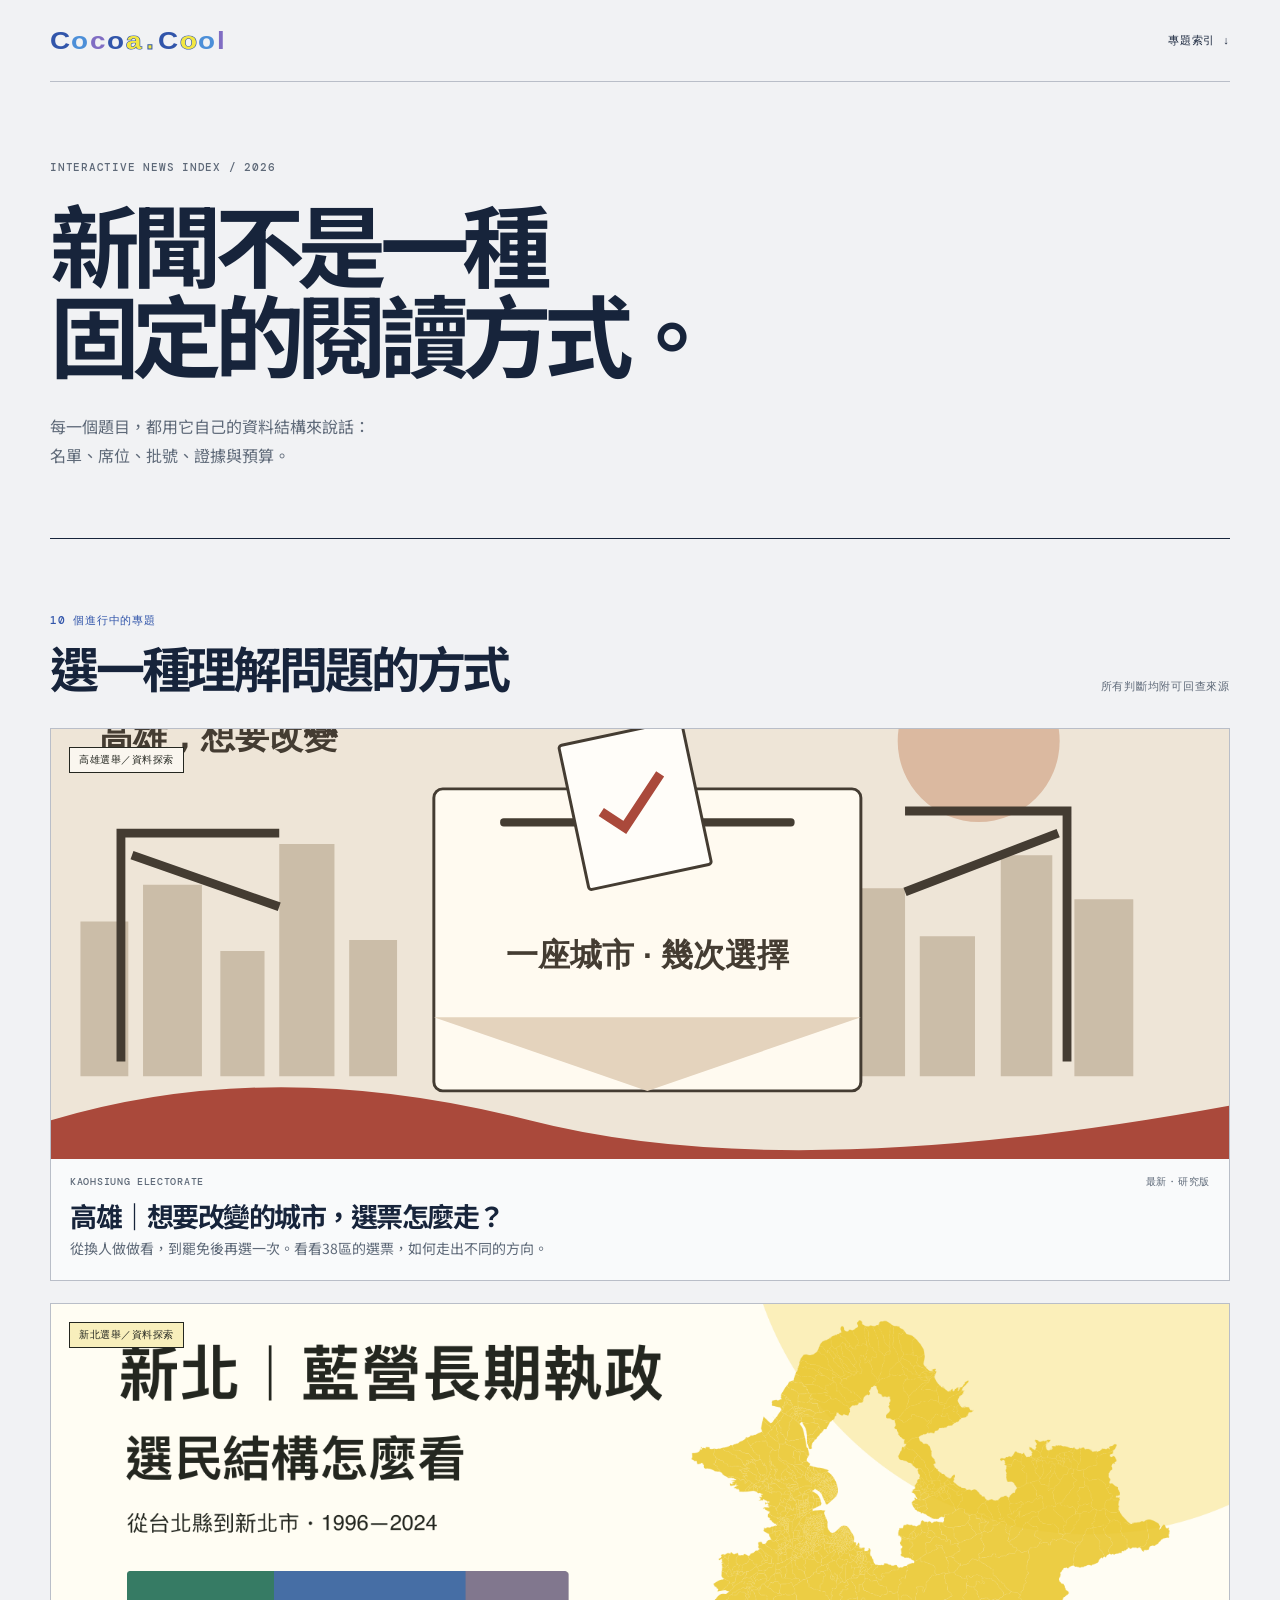
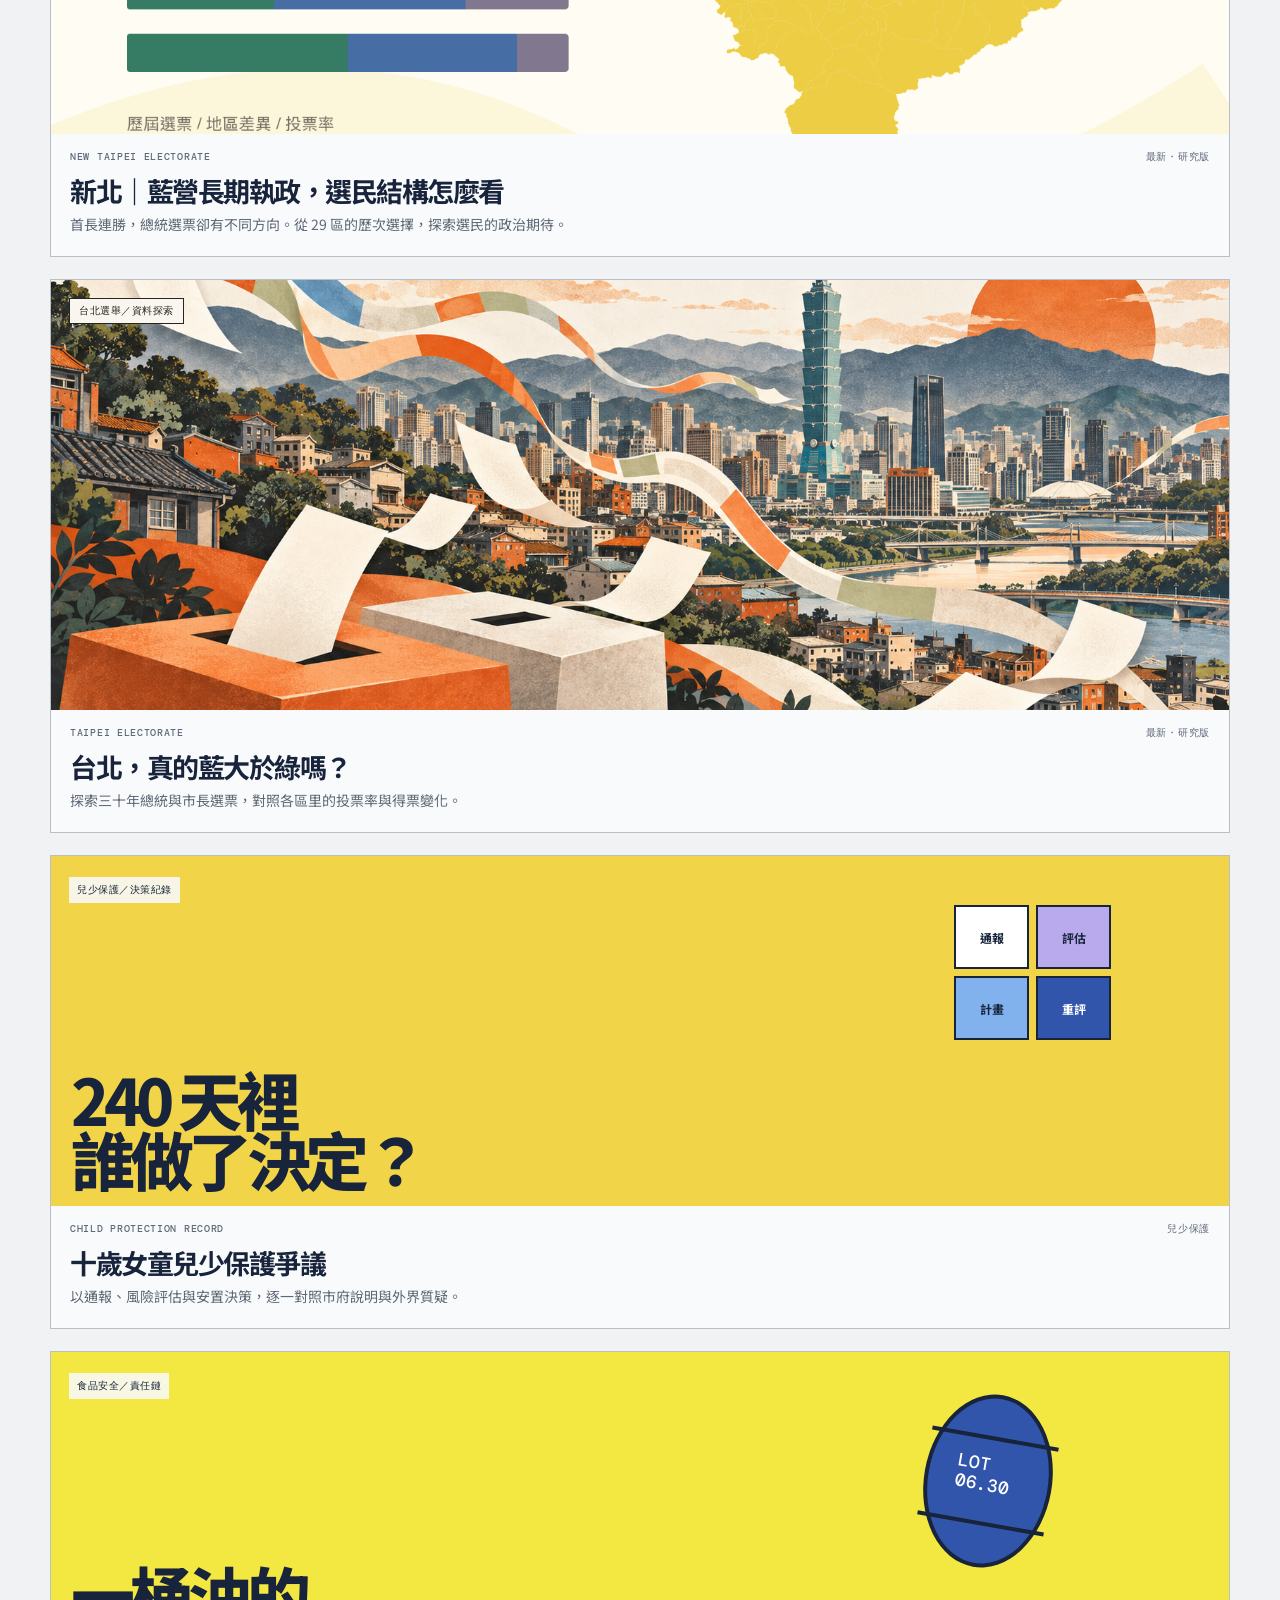
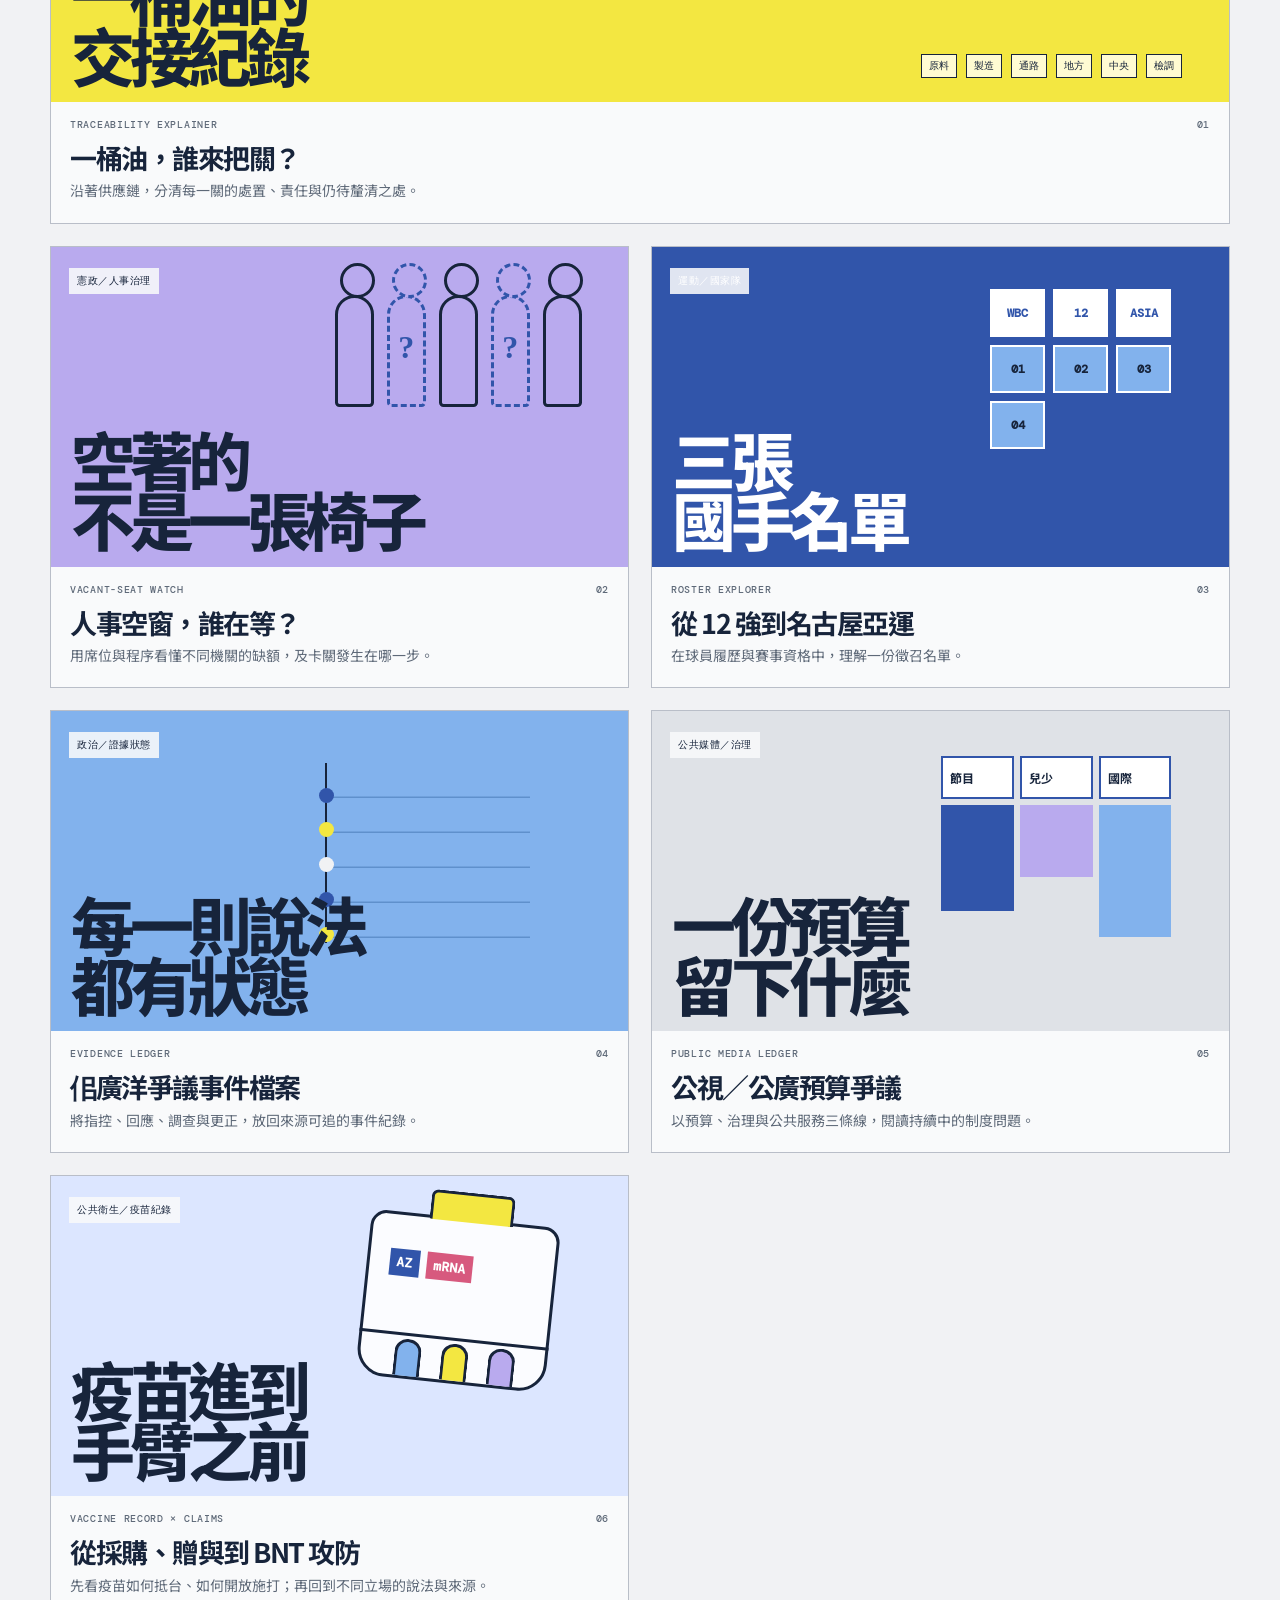
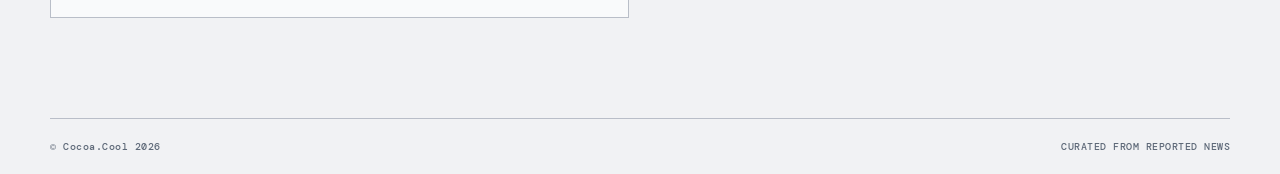
==== commit fa32feeb: "Add Kaohsiung electorate interactive and homepage entry" ====
--- a/index.html
+++ b/index.html
@@ -12,7 +12,7 @@
     <style>.childcase .art{background:#f1d448}.safety-grid{position:absolute;right:10%;top:49px;display:grid;grid-template-columns:repeat(2,75px);gap:7px}.safety-grid i{display:grid;place-items:center;width:75px;height:64px;border:2px solid var(--ink);background:#fff;font:700 12px "Noto Sans TC",sans-serif;font-style:normal}.safety-grid i:nth-child(2){background:#b9aaee}.safety-grid i:nth-child(3){background:#82b2ed}.safety-grid i:nth-child(4){background:#3155aa;color:#fff}@media(max-width:720px){.safety-grid{right:5%;transform:scale(.8);transform-origin:top right}}</style>
     <link rel="stylesheet" href="logo.css" /><link rel="stylesheet" href="taipei-cover-card.css" />
     <script src="analytics.js" defer></script>
-    <script src="site-seo.js" defer></script>
+    <script src="site-seo.js?v=468c8050a8" defer></script>
   </head>
   <body>
     <nav class="nav wrap" aria-label="主選單"><a class="logo" href="#top" aria-label="Cocoa.Cool 首頁"><span class="logo-cocoa"><i>C</i><i>o</i><i>c</i><i>o</i><i>a</i></span><span class="logo-dot">.</span><span class="logo-cool"><i>C</i><i>o</i><i>o</i><i>l</i></span></a><a class="nav-link" href="#stories">專題索引 ↓</a></nav>
@@ -23,8 +23,9 @@
         <p>每一個題目，都用它自己的資料結構來說話：<br>名單、席位、批號、證據與預算。</p>
       </header>
       <section class="stories wrap" id="stories" aria-labelledby="stories-title">
-        <div class="stories-head"><div><p class="section-label">09 個進行中的專題</p><h2 id="stories-title">選一種理解問題的方式</h2></div><p class="collection-count">所有判斷均附可回查來源</p></div>
+        <div class="stories-head"><div><p class="section-label">10 個進行中的專題</p><h2 id="stories-title">選一種理解問題的方式</h2></div><p class="collection-count">所有判斷均附可回查來源</p></div>
         <div class="story-grid">
+          <article class="story electorate story-wide"><a href="kaohsiung-electorate.html"><div class="art electorate-art"><img src="assets/kaohsiung-electorate-cover.svg?v=822b7fcd83" alt="暖米白與磚紅的高雄港灣概念插畫" width="1600" height="900" loading="lazy"><span class="issue">高雄選舉／資料探索</span></div><div class="story-copy"><div class="story-meta"><span>KAOHSIUNG ELECTORATE</span><span>最新・研究版</span></div><h3>高雄｜想要改變的城市，選票怎麼走？</h3><p>從換人做做看，到罷免後再選一次。看看38區的選票，如何走出不同的方向。</p></div></a></article>
           <article class="story electorate new-taipei story-wide"><a href="new-taipei-electorate.html"><div class="art electorate-art"><img src="assets/new-taipei-electorate-cover.png?v=b538692cb0" alt="新北市輪廓與黃色選票探索示意圖" width="1600" height="900" loading="lazy"><span class="issue">新北選舉／資料探索</span></div><div class="story-copy"><div class="story-meta"><span>NEW TAIPEI ELECTORATE</span><span>最新・研究版</span></div><h3>新北｜藍營長期執政，選民結構怎麼看</h3><p>首長連勝，總統選票卻有不同方向。從 29 區的歷次選擇，探索選民的政治期待。</p></div></a></article>
           <article class="story electorate story-wide"><a href="taipei-electorate.html"><div class="art electorate-art"><img src="assets/taipei-electorate-cover.png" alt="台北城市與投票箱的橘色概念插畫" width="1672" height="941" loading="lazy"><span class="issue">台北選舉／資料探索</span></div><div class="story-copy"><div class="story-meta"><span>TAIPEI ELECTORATE</span><span>最新・研究版</span></div><h3>台北，真的藍大於綠嗎？</h3><p>探索三十年總統與市長選票，對照各區里的投票率與得票變化。</p></div></a></article>
           <article class="story childcase story-wide"><a href="taipei-child-protection-case.html"><div class="art"><span class="issue">兒少保護／決策紀錄</span><div class="safety-grid"><i>通報</i><i>評估</i><i>計畫</i><i>重評</i></div><p class="art-title">240 天裡<br>誰做了決定？</p></div><div class="story-copy"><div class="story-meta"><span>CHILD PROTECTION RECORD</span><span>兒少保護</span></div><h3>十歲女童兒少保護爭議</h3><p>以通報、風險評估與安置決策，逐一對照市府說明與外界質疑。</p></div></a></article>
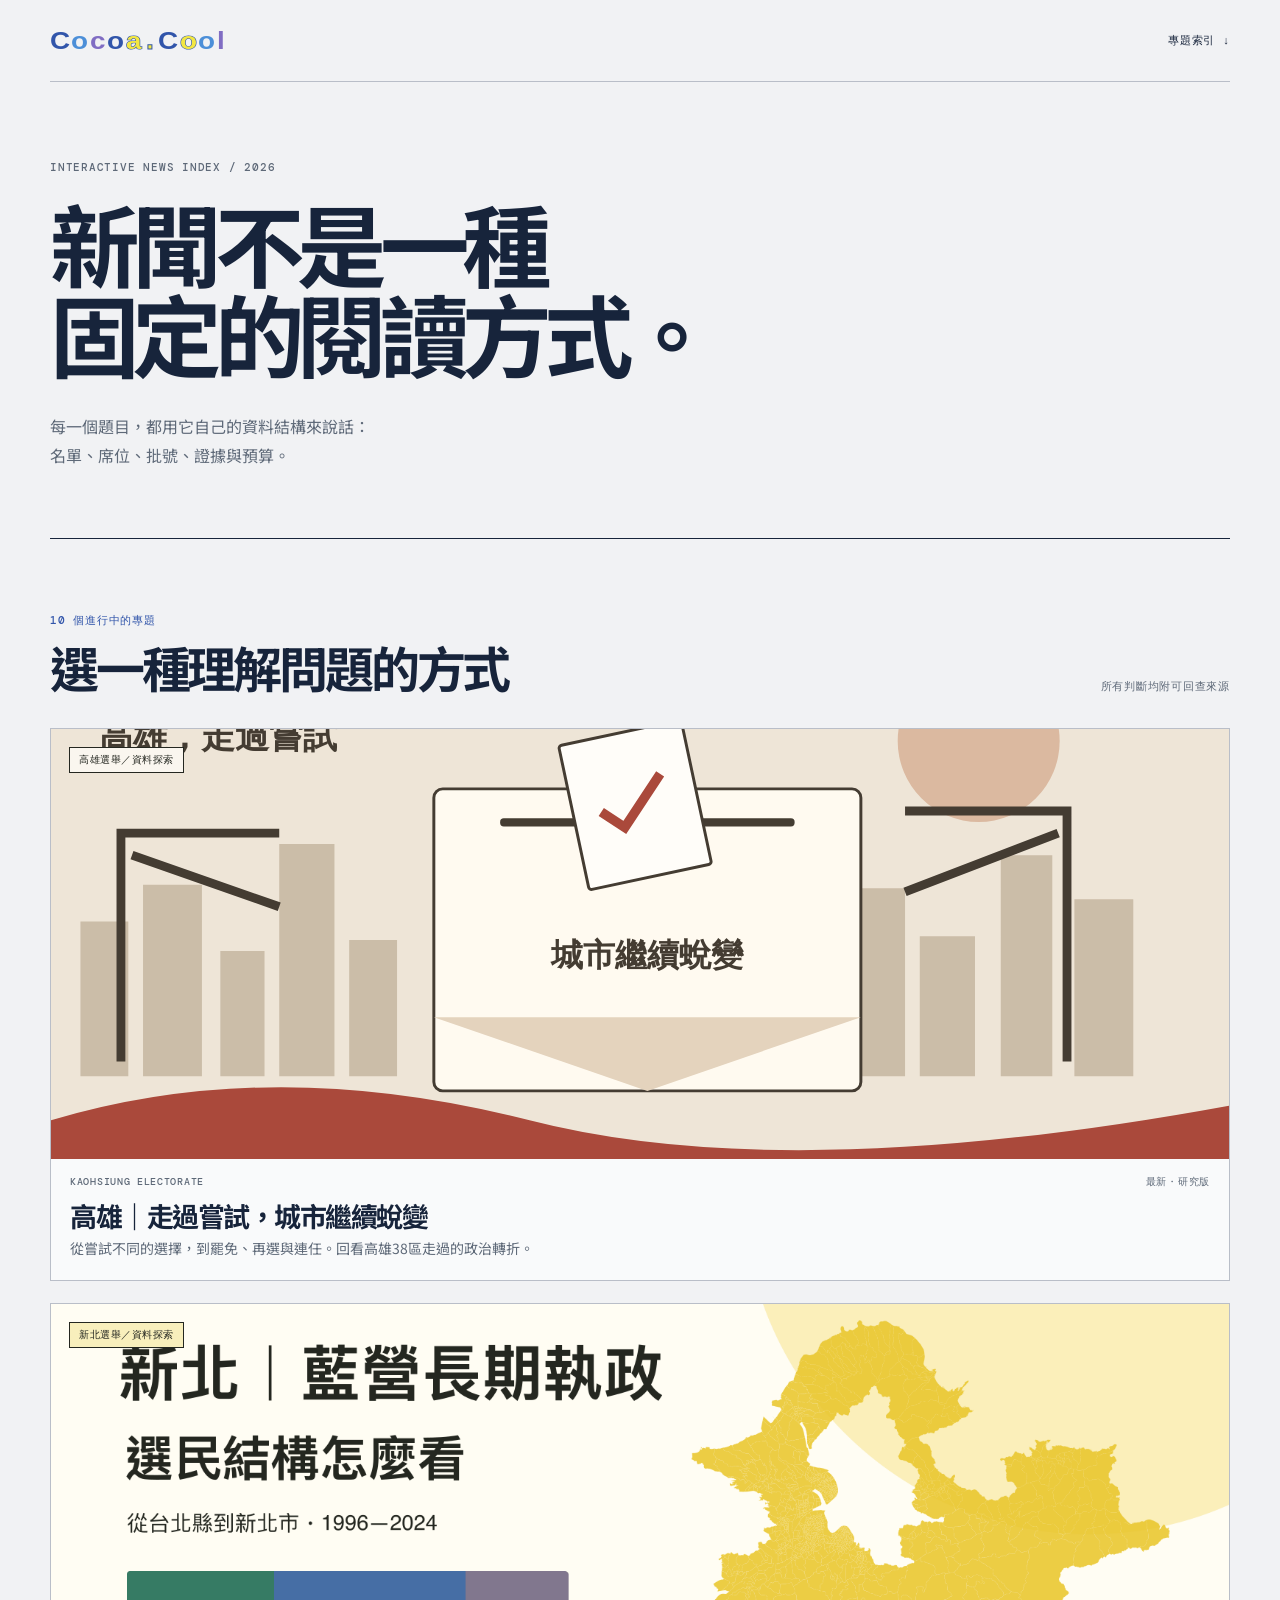
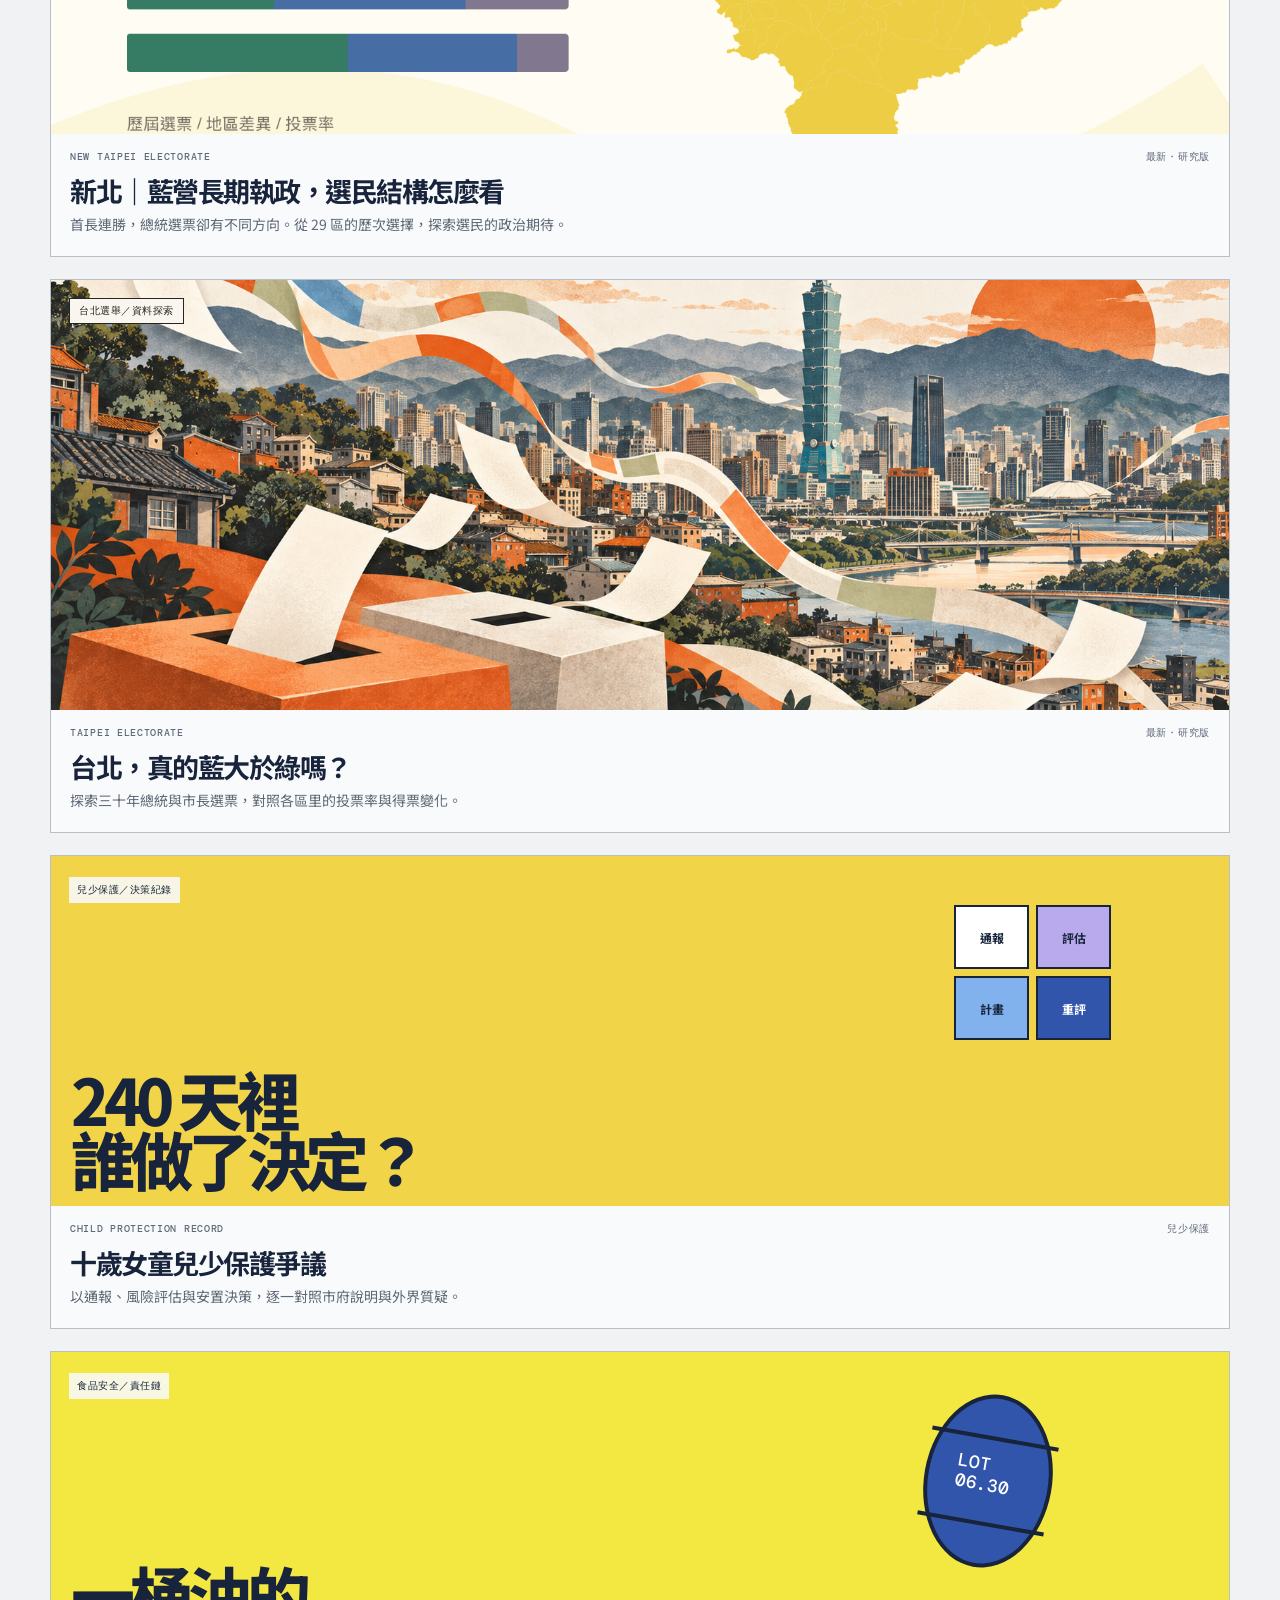
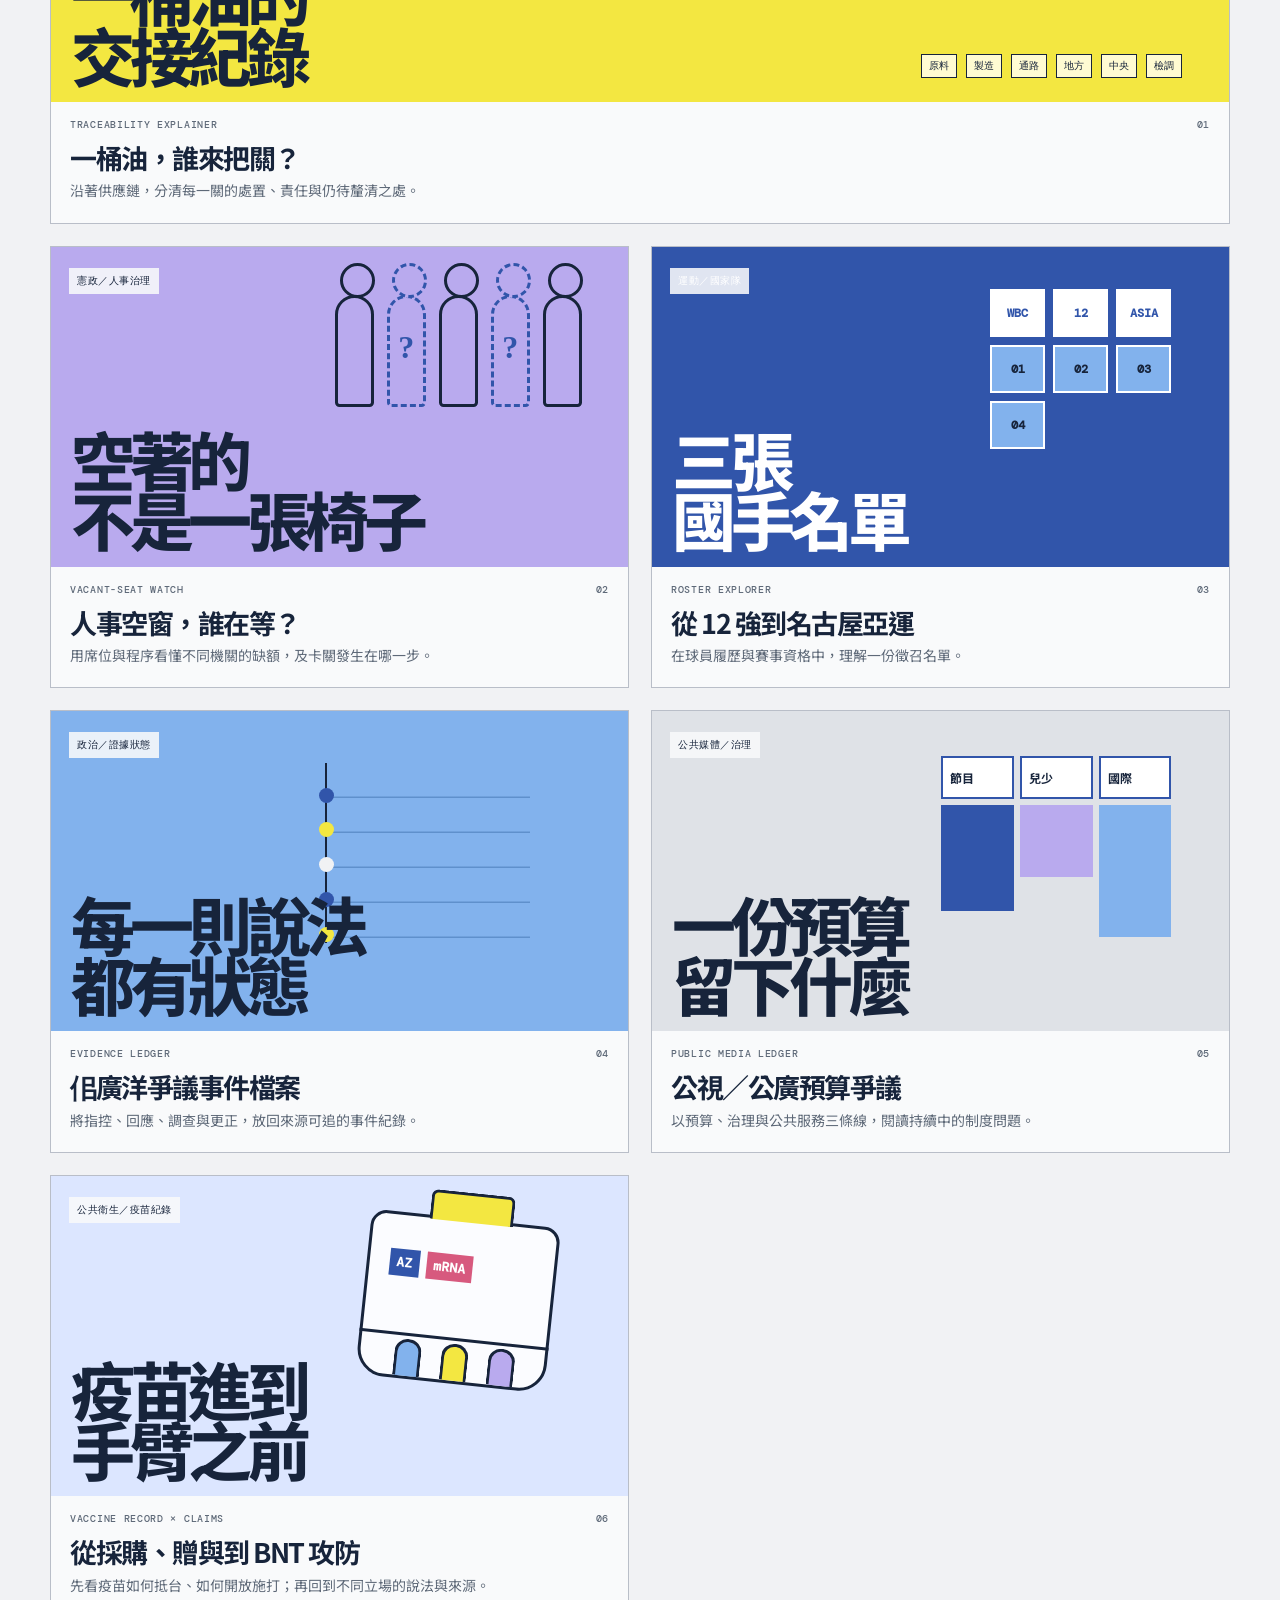
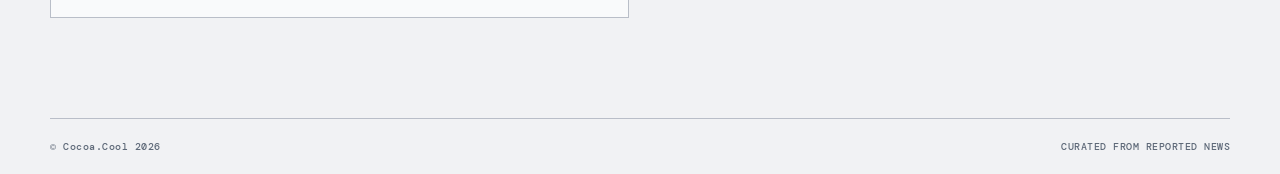
==== commit e1c27d54: "Refine Kaohsiung headline and cover around past choices" ====
--- a/index.html
+++ b/index.html
@@ -12,7 +12,7 @@
     <style>.childcase .art{background:#f1d448}.safety-grid{position:absolute;right:10%;top:49px;display:grid;grid-template-columns:repeat(2,75px);gap:7px}.safety-grid i{display:grid;place-items:center;width:75px;height:64px;border:2px solid var(--ink);background:#fff;font:700 12px "Noto Sans TC",sans-serif;font-style:normal}.safety-grid i:nth-child(2){background:#b9aaee}.safety-grid i:nth-child(3){background:#82b2ed}.safety-grid i:nth-child(4){background:#3155aa;color:#fff}@media(max-width:720px){.safety-grid{right:5%;transform:scale(.8);transform-origin:top right}}</style>
     <link rel="stylesheet" href="logo.css" /><link rel="stylesheet" href="taipei-cover-card.css" />
     <script src="analytics.js" defer></script>
-    <script src="site-seo.js?v=468c8050a8" defer></script>
+    <script src="site-seo.js?v=3c7c9fab27" defer></script>
   </head>
   <body>
     <nav class="nav wrap" aria-label="主選單"><a class="logo" href="#top" aria-label="Cocoa.Cool 首頁"><span class="logo-cocoa"><i>C</i><i>o</i><i>c</i><i>o</i><i>a</i></span><span class="logo-dot">.</span><span class="logo-cool"><i>C</i><i>o</i><i>o</i><i>l</i></span></a><a class="nav-link" href="#stories">專題索引 ↓</a></nav>
@@ -25,7 +25,7 @@
       <section class="stories wrap" id="stories" aria-labelledby="stories-title">
         <div class="stories-head"><div><p class="section-label">10 個進行中的專題</p><h2 id="stories-title">選一種理解問題的方式</h2></div><p class="collection-count">所有判斷均附可回查來源</p></div>
         <div class="story-grid">
-          <article class="story electorate story-wide"><a href="kaohsiung-electorate.html"><div class="art electorate-art"><img src="assets/kaohsiung-electorate-cover.svg?v=822b7fcd83" alt="暖米白與磚紅的高雄港灣概念插畫" width="1600" height="900" loading="lazy"><span class="issue">高雄選舉／資料探索</span></div><div class="story-copy"><div class="story-meta"><span>KAOHSIUNG ELECTORATE</span><span>最新・研究版</span></div><h3>高雄｜想要改變的城市，選票怎麼走？</h3><p>從換人做做看，到罷免後再選一次。看看38區的選票，如何走出不同的方向。</p></div></a></article>
+          <article class="story electorate story-wide"><a href="kaohsiung-electorate.html"><div class="art electorate-art"><img src="assets/kaohsiung-electorate-cover.svg?v=830461caad" alt="暖米白與磚紅的高雄港灣概念插畫" width="1600" height="900" loading="lazy"><span class="issue">高雄選舉／資料探索</span></div><div class="story-copy"><div class="story-meta"><span>KAOHSIUNG ELECTORATE</span><span>最新・研究版</span></div><h3>高雄｜走過嘗試，城市繼續蛻變</h3><p>從嘗試不同的選擇，到罷免、再選與連任。回看高雄38區走過的政治轉折。</p></div></a></article>
           <article class="story electorate new-taipei story-wide"><a href="new-taipei-electorate.html"><div class="art electorate-art"><img src="assets/new-taipei-electorate-cover.png?v=b538692cb0" alt="新北市輪廓與黃色選票探索示意圖" width="1600" height="900" loading="lazy"><span class="issue">新北選舉／資料探索</span></div><div class="story-copy"><div class="story-meta"><span>NEW TAIPEI ELECTORATE</span><span>最新・研究版</span></div><h3>新北｜藍營長期執政，選民結構怎麼看</h3><p>首長連勝，總統選票卻有不同方向。從 29 區的歷次選擇，探索選民的政治期待。</p></div></a></article>
           <article class="story electorate story-wide"><a href="taipei-electorate.html"><div class="art electorate-art"><img src="assets/taipei-electorate-cover.png" alt="台北城市與投票箱的橘色概念插畫" width="1672" height="941" loading="lazy"><span class="issue">台北選舉／資料探索</span></div><div class="story-copy"><div class="story-meta"><span>TAIPEI ELECTORATE</span><span>最新・研究版</span></div><h3>台北，真的藍大於綠嗎？</h3><p>探索三十年總統與市長選票，對照各區里的投票率與得票變化。</p></div></a></article>
           <article class="story childcase story-wide"><a href="taipei-child-protection-case.html"><div class="art"><span class="issue">兒少保護／決策紀錄</span><div class="safety-grid"><i>通報</i><i>評估</i><i>計畫</i><i>重評</i></div><p class="art-title">240 天裡<br>誰做了決定？</p></div><div class="story-copy"><div class="story-meta"><span>CHILD PROTECTION RECORD</span><span>兒少保護</span></div><h3>十歲女童兒少保護爭議</h3><p>以通報、風險評估與安置決策，逐一對照市府說明與外界質疑。</p></div></a></article>
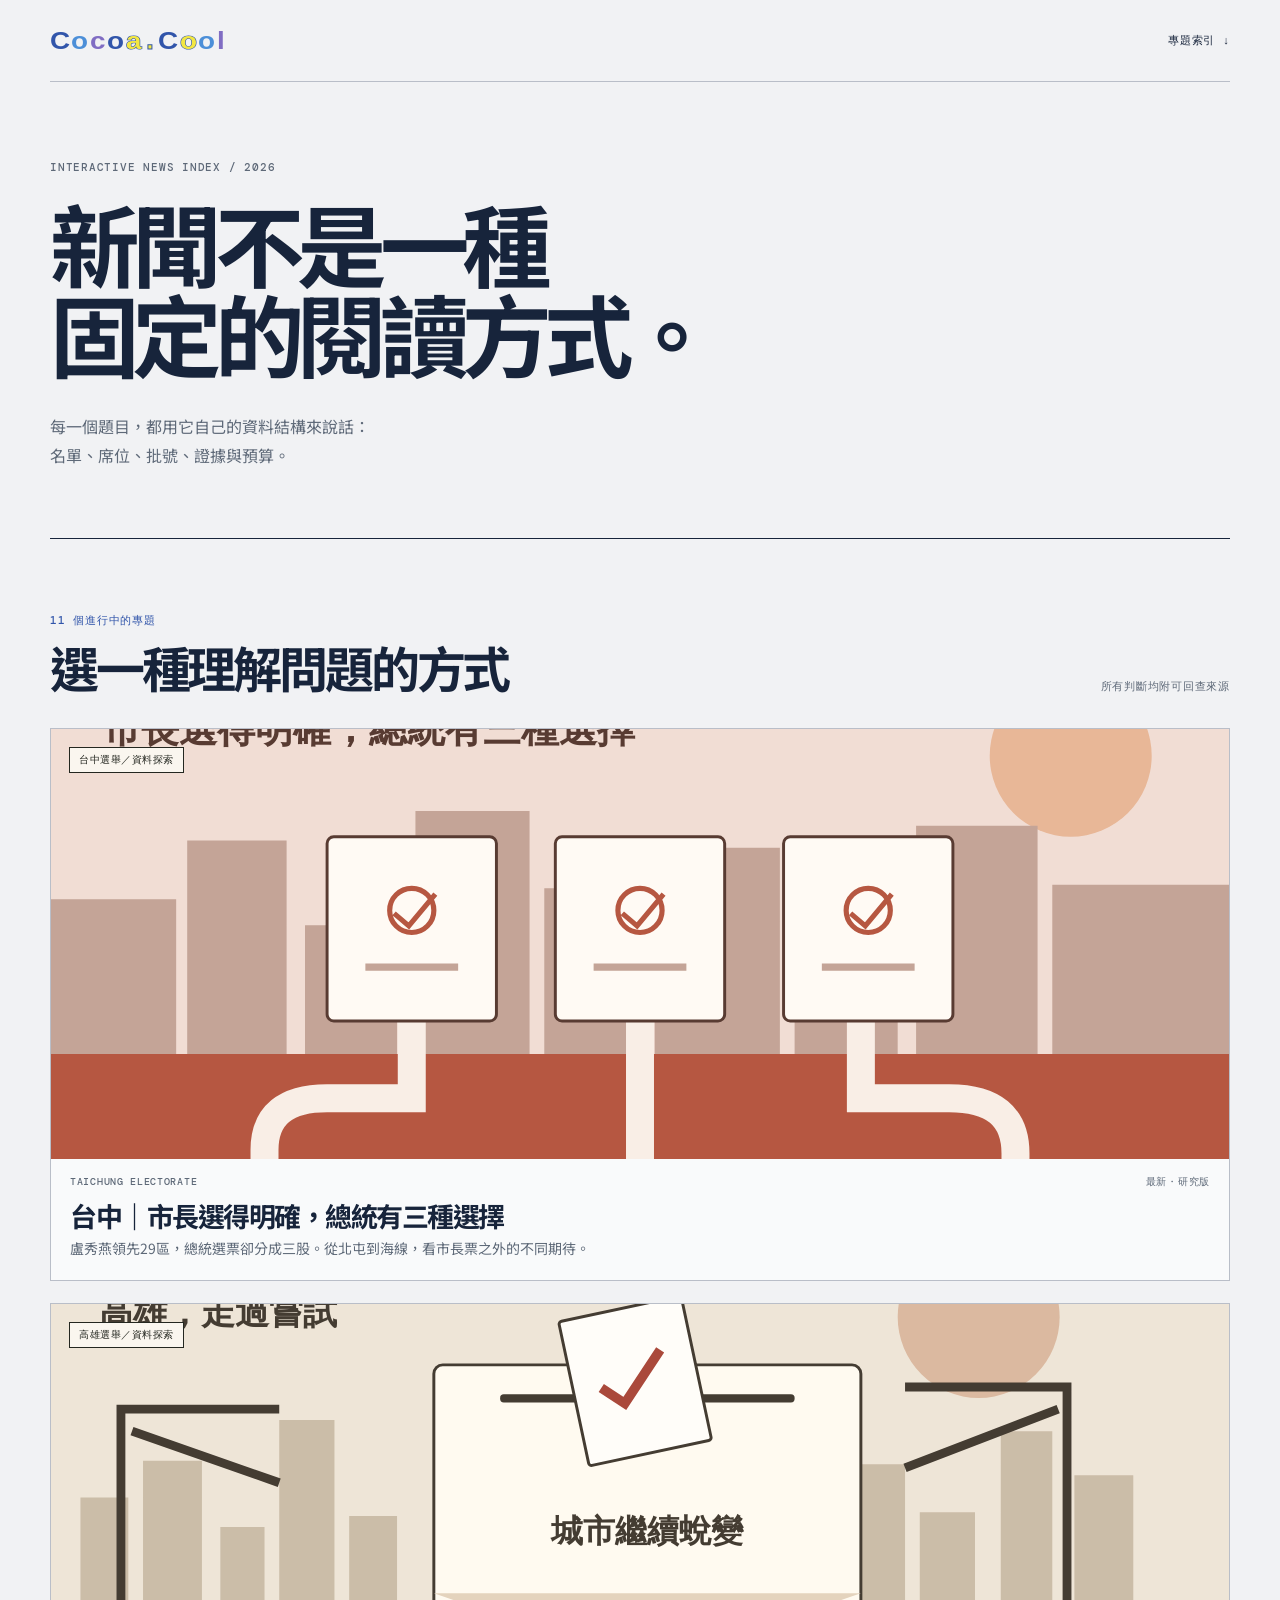
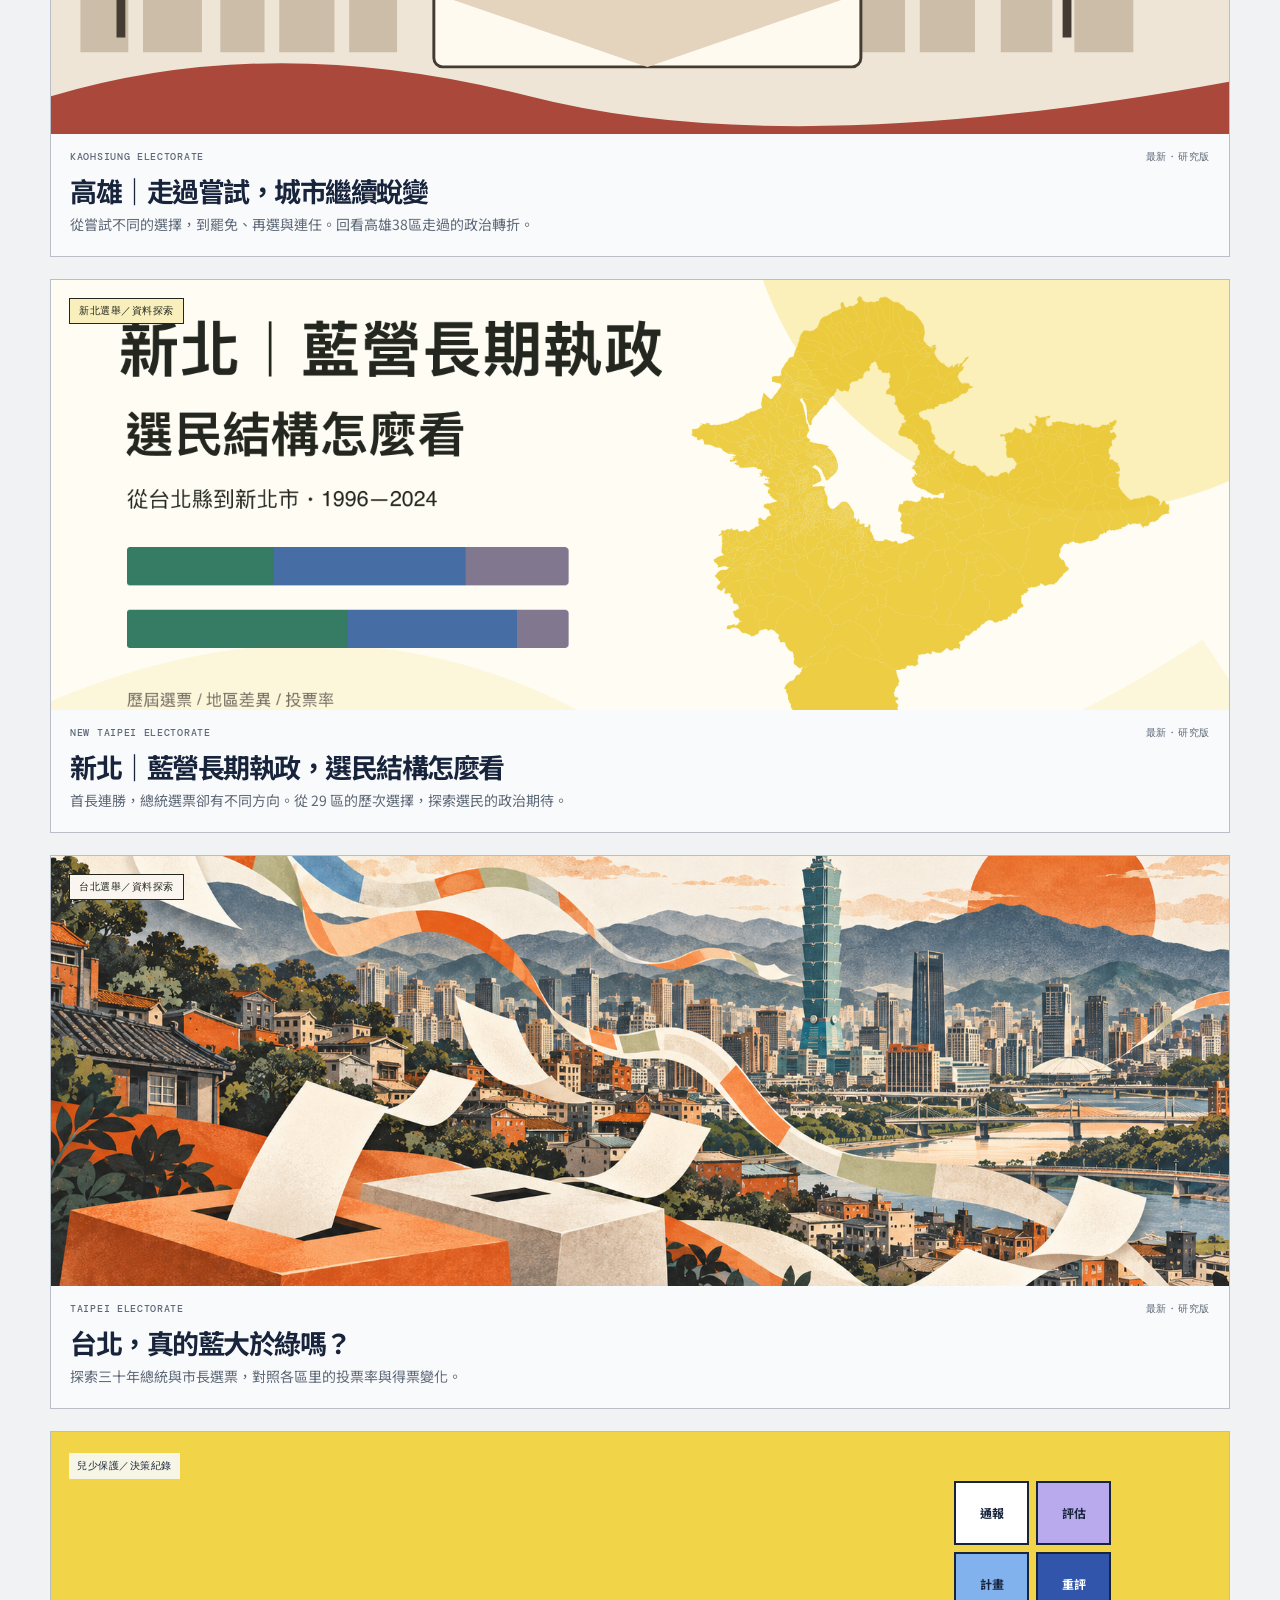
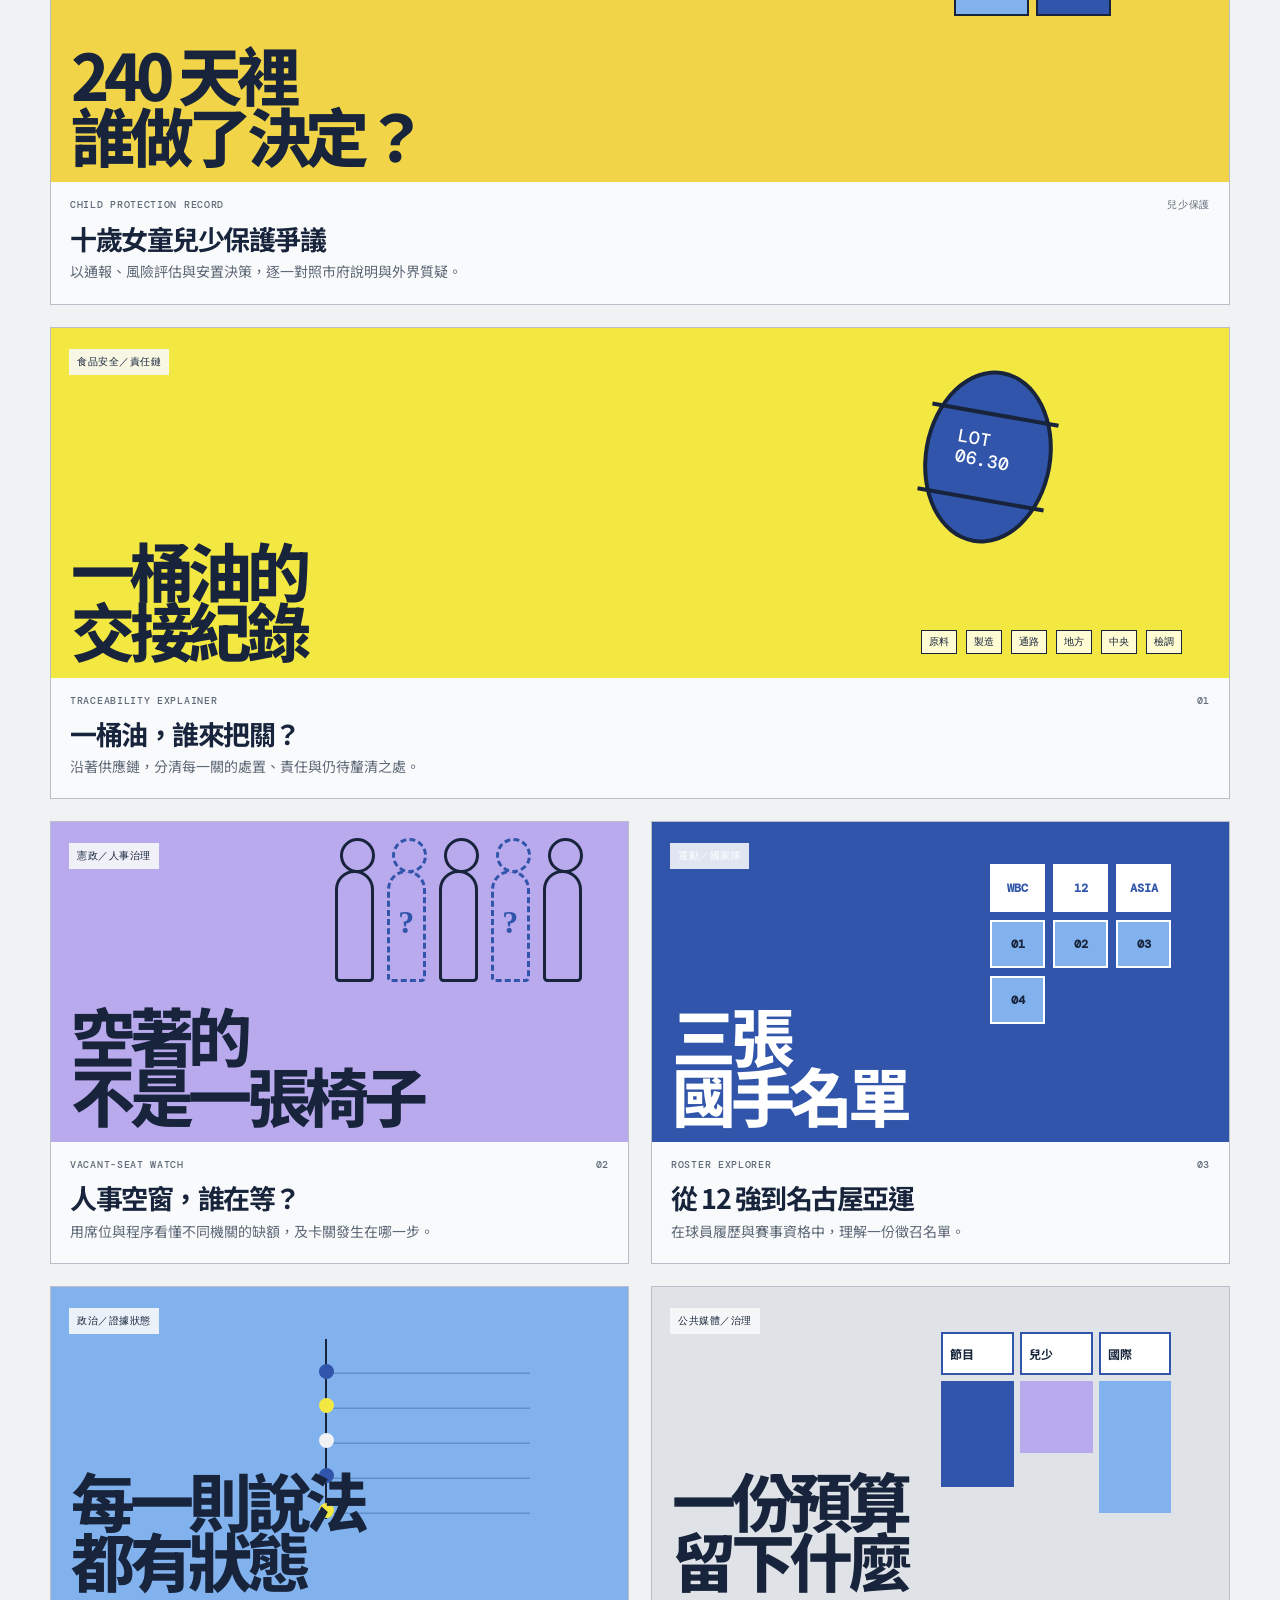
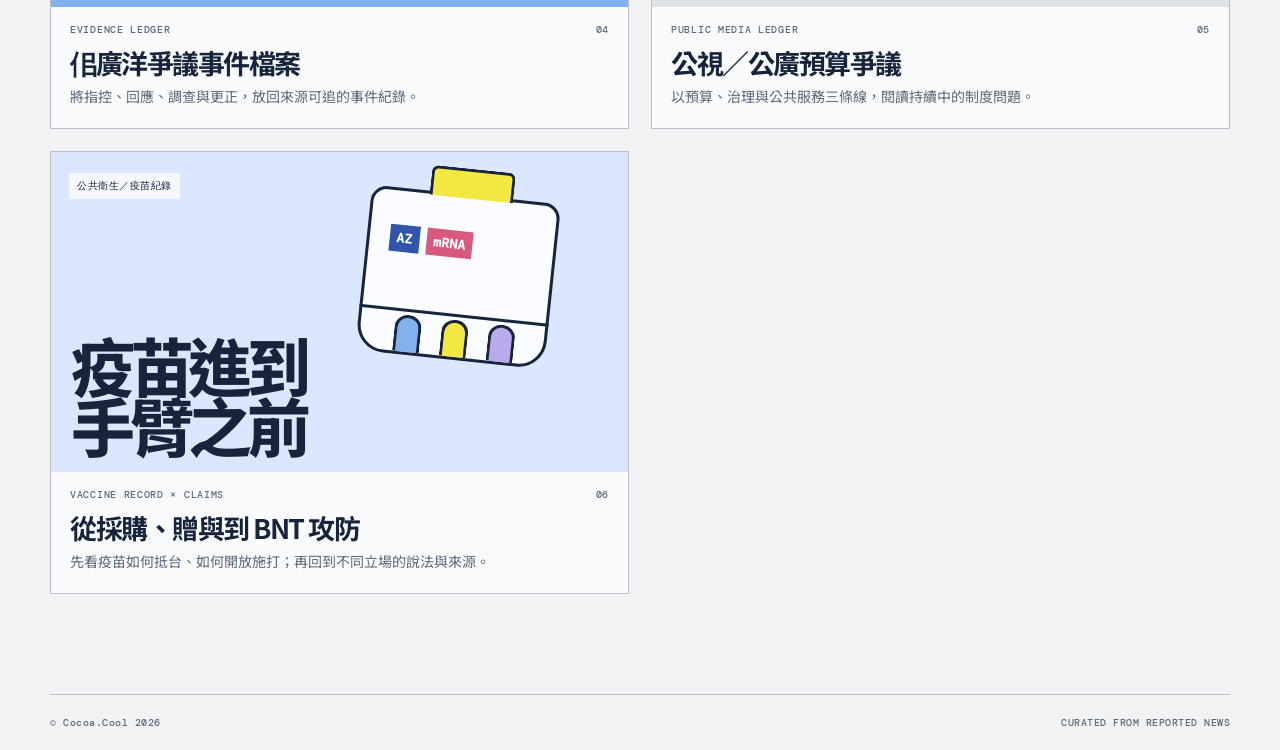
==== commit 7e4ea541: "Add Taichung election feature with district analysis and SEO" ====
--- a/index.html
+++ b/index.html
@@ -12,7 +12,7 @@
     <style>.childcase .art{background:#f1d448}.safety-grid{position:absolute;right:10%;top:49px;display:grid;grid-template-columns:repeat(2,75px);gap:7px}.safety-grid i{display:grid;place-items:center;width:75px;height:64px;border:2px solid var(--ink);background:#fff;font:700 12px "Noto Sans TC",sans-serif;font-style:normal}.safety-grid i:nth-child(2){background:#b9aaee}.safety-grid i:nth-child(3){background:#82b2ed}.safety-grid i:nth-child(4){background:#3155aa;color:#fff}@media(max-width:720px){.safety-grid{right:5%;transform:scale(.8);transform-origin:top right}}</style>
     <link rel="stylesheet" href="logo.css" /><link rel="stylesheet" href="taipei-cover-card.css" />
     <script src="analytics.js" defer></script>
-    <script src="site-seo.js?v=3c7c9fab27" defer></script>
+    <script src="site-seo.js?v=60ae8c06dd" defer></script>
   </head>
   <body>
     <nav class="nav wrap" aria-label="主選單"><a class="logo" href="#top" aria-label="Cocoa.Cool 首頁"><span class="logo-cocoa"><i>C</i><i>o</i><i>c</i><i>o</i><i>a</i></span><span class="logo-dot">.</span><span class="logo-cool"><i>C</i><i>o</i><i>o</i><i>l</i></span></a><a class="nav-link" href="#stories">專題索引 ↓</a></nav>
@@ -23,8 +23,9 @@
         <p>每一個題目，都用它自己的資料結構來說話：<br>名單、席位、批號、證據與預算。</p>
       </header>
       <section class="stories wrap" id="stories" aria-labelledby="stories-title">
-        <div class="stories-head"><div><p class="section-label">10 個進行中的專題</p><h2 id="stories-title">選一種理解問題的方式</h2></div><p class="collection-count">所有判斷均附可回查來源</p></div>
+        <div class="stories-head"><div><p class="section-label">11 個進行中的專題</p><h2 id="stories-title">選一種理解問題的方式</h2></div><p class="collection-count">所有判斷均附可回查來源</p></div>
         <div class="story-grid">
+          <article class="story electorate story-wide"><a href="taichung-electorate.html"><div class="art electorate-art"><img src="assets/taichung-electorate-cover.svg" alt="台中城市街景與三條選擇路徑的珊瑚色概念插畫" width="1600" height="900" loading="lazy"><span class="issue">台中選舉／資料探索</span></div><div class="story-copy"><div class="story-meta"><span>TAICHUNG ELECTORATE</span><span>最新・研究版</span></div><h3>台中｜市長選得明確，總統有三種選擇</h3><p>盧秀燕領先29區，總統選票卻分成三股。從北屯到海線，看市長票之外的不同期待。</p></div></a></article>
           <article class="story electorate story-wide"><a href="kaohsiung-electorate.html"><div class="art electorate-art"><img src="assets/kaohsiung-electorate-cover.svg?v=830461caad" alt="暖米白與磚紅的高雄港灣概念插畫" width="1600" height="900" loading="lazy"><span class="issue">高雄選舉／資料探索</span></div><div class="story-copy"><div class="story-meta"><span>KAOHSIUNG ELECTORATE</span><span>最新・研究版</span></div><h3>高雄｜走過嘗試，城市繼續蛻變</h3><p>從嘗試不同的選擇，到罷免、再選與連任。回看高雄38區走過的政治轉折。</p></div></a></article>
           <article class="story electorate new-taipei story-wide"><a href="new-taipei-electorate.html"><div class="art electorate-art"><img src="assets/new-taipei-electorate-cover.png?v=b538692cb0" alt="新北市輪廓與黃色選票探索示意圖" width="1600" height="900" loading="lazy"><span class="issue">新北選舉／資料探索</span></div><div class="story-copy"><div class="story-meta"><span>NEW TAIPEI ELECTORATE</span><span>最新・研究版</span></div><h3>新北｜藍營長期執政，選民結構怎麼看</h3><p>首長連勝，總統選票卻有不同方向。從 29 區的歷次選擇，探索選民的政治期待。</p></div></a></article>
           <article class="story electorate story-wide"><a href="taipei-electorate.html"><div class="art electorate-art"><img src="assets/taipei-electorate-cover.png" alt="台北城市與投票箱的橘色概念插畫" width="1672" height="941" loading="lazy"><span class="issue">台北選舉／資料探索</span></div><div class="story-copy"><div class="story-meta"><span>TAIPEI ELECTORATE</span><span>最新・研究版</span></div><h3>台北，真的藍大於綠嗎？</h3><p>探索三十年總統與市長選票，對照各區里的投票率與得票變化。</p></div></a></article>
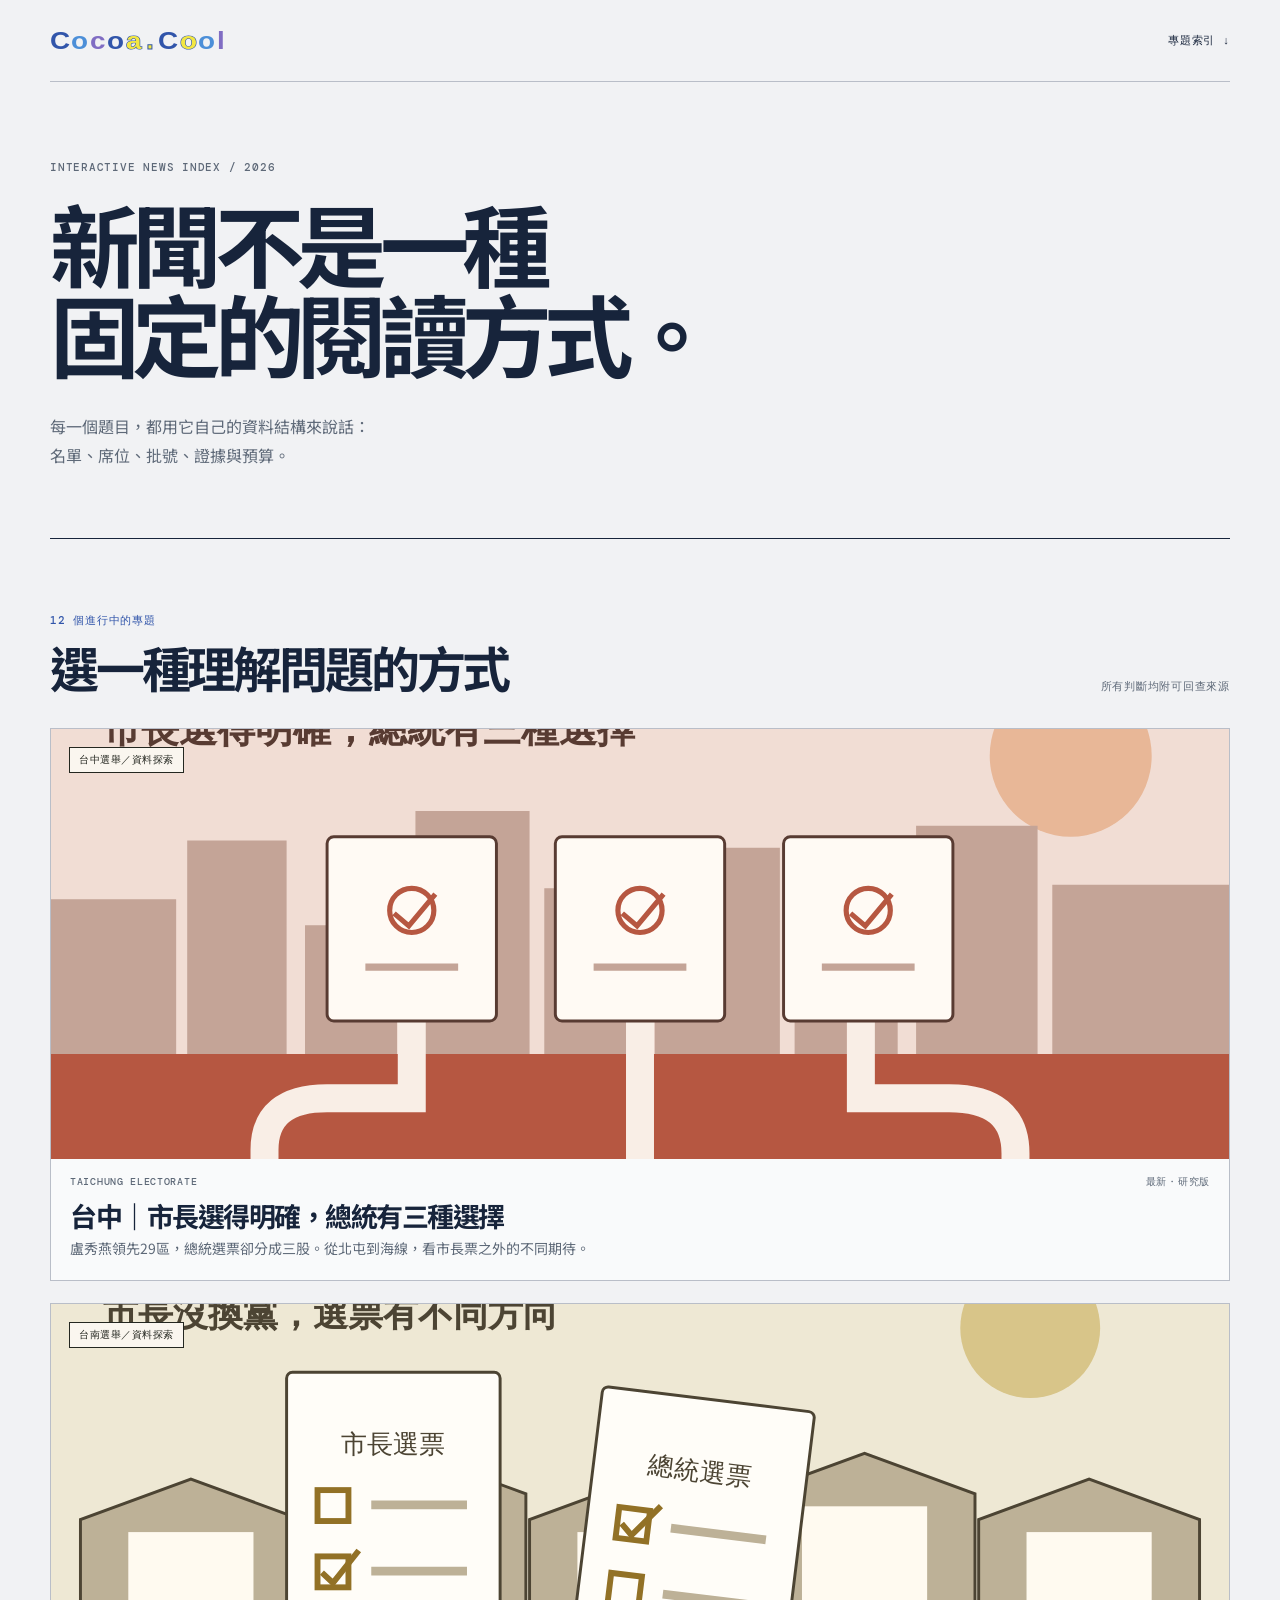
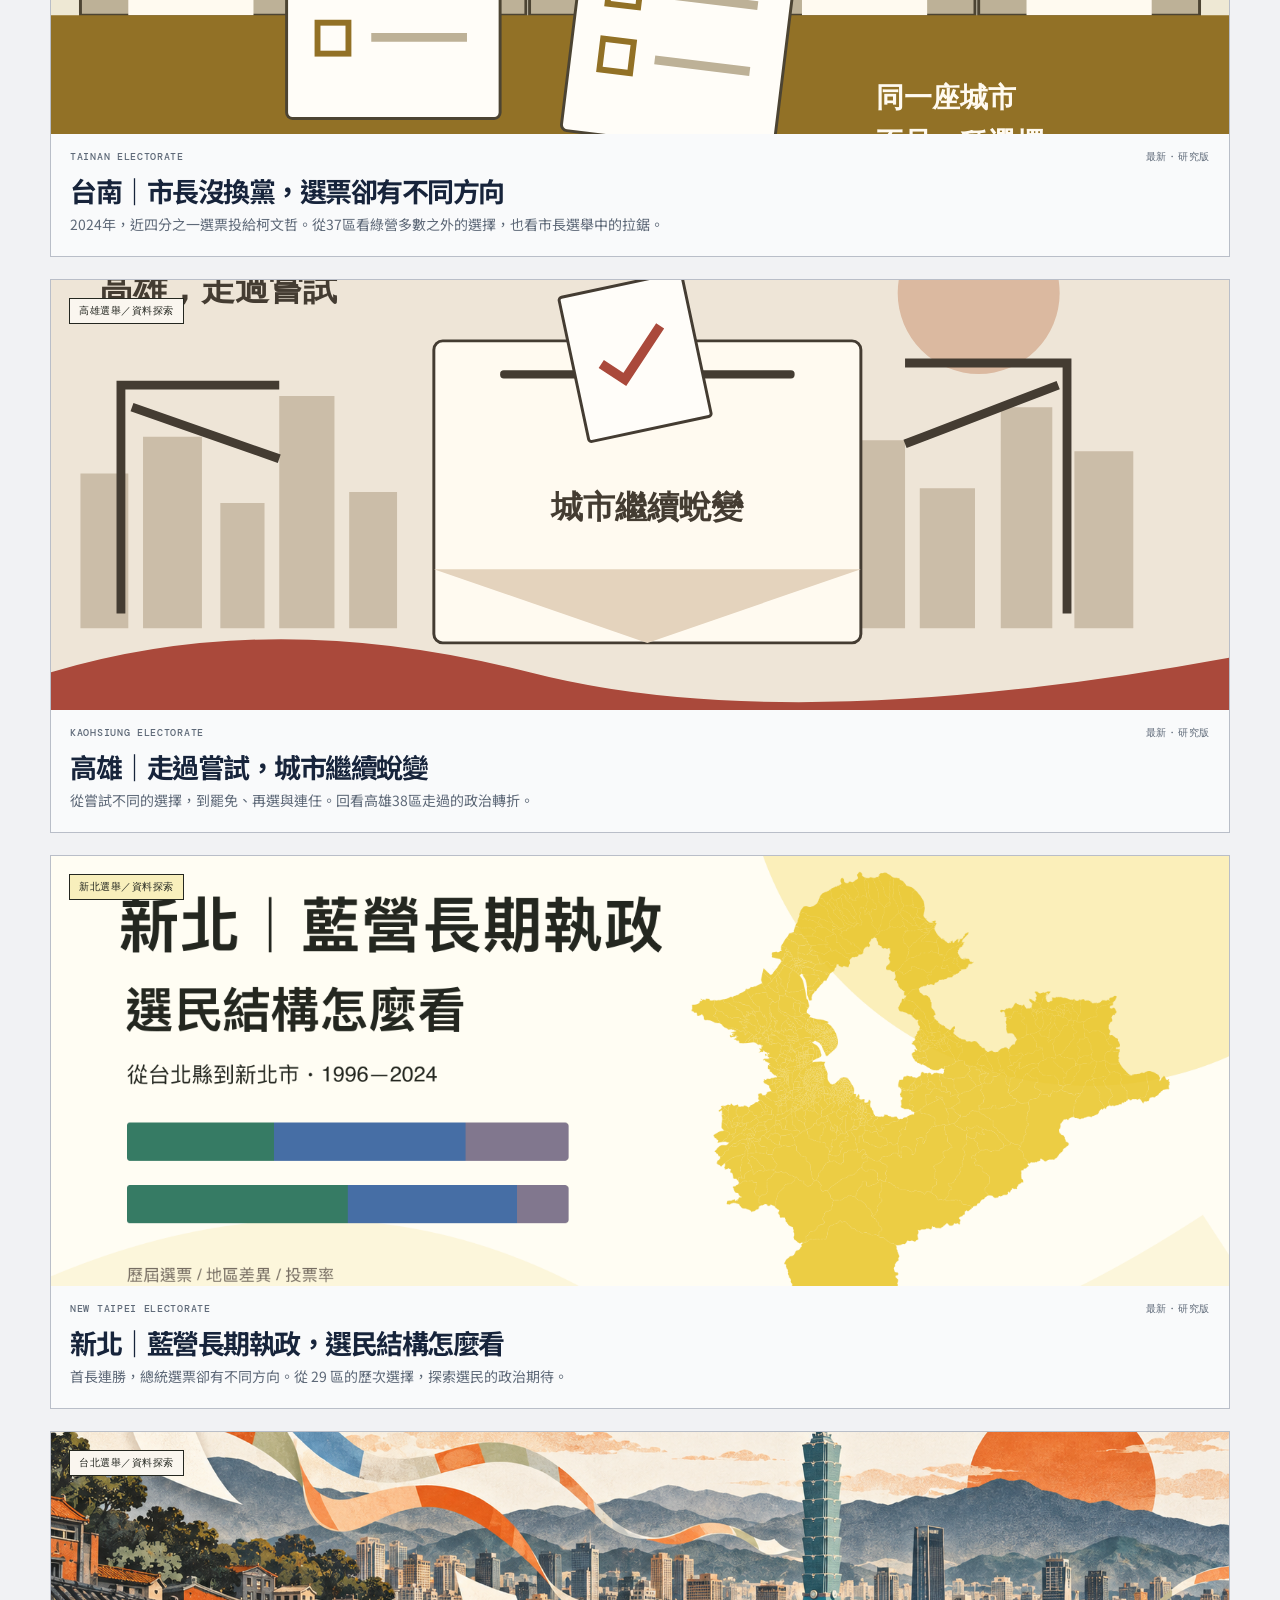
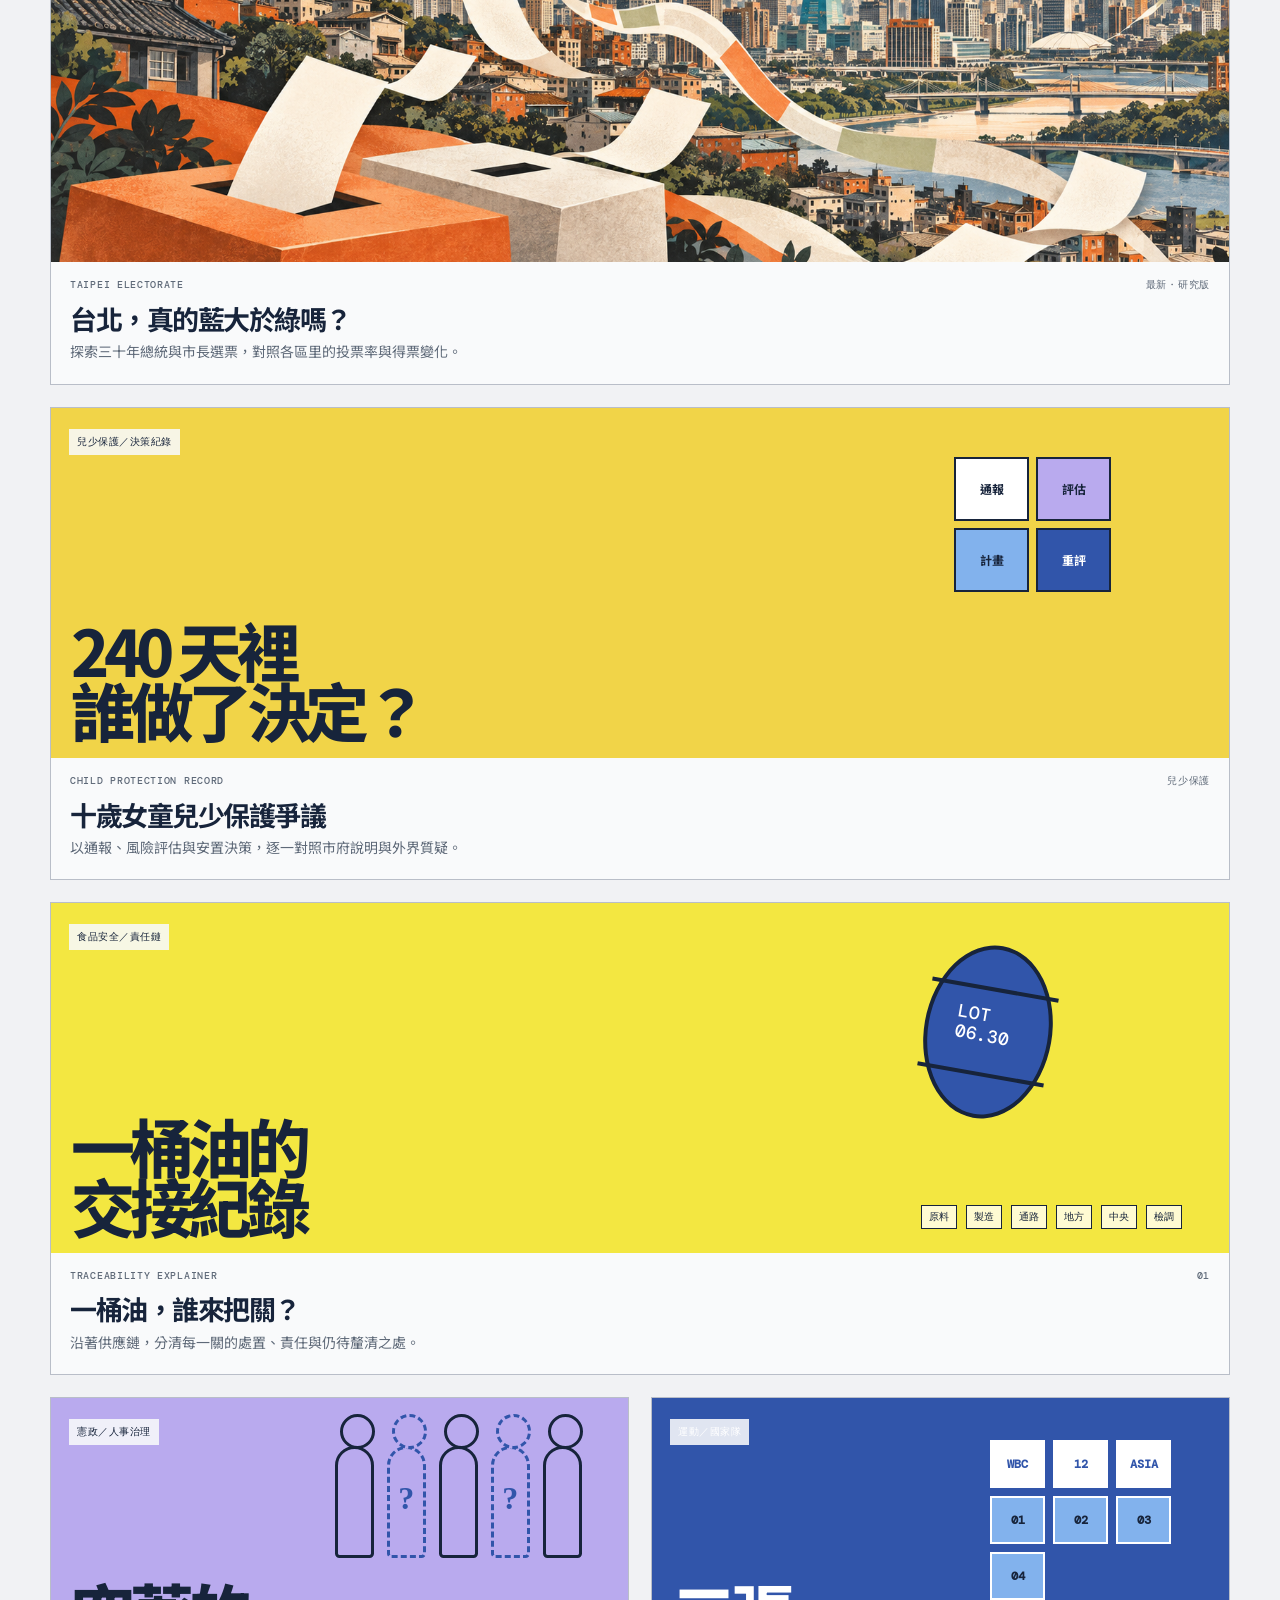
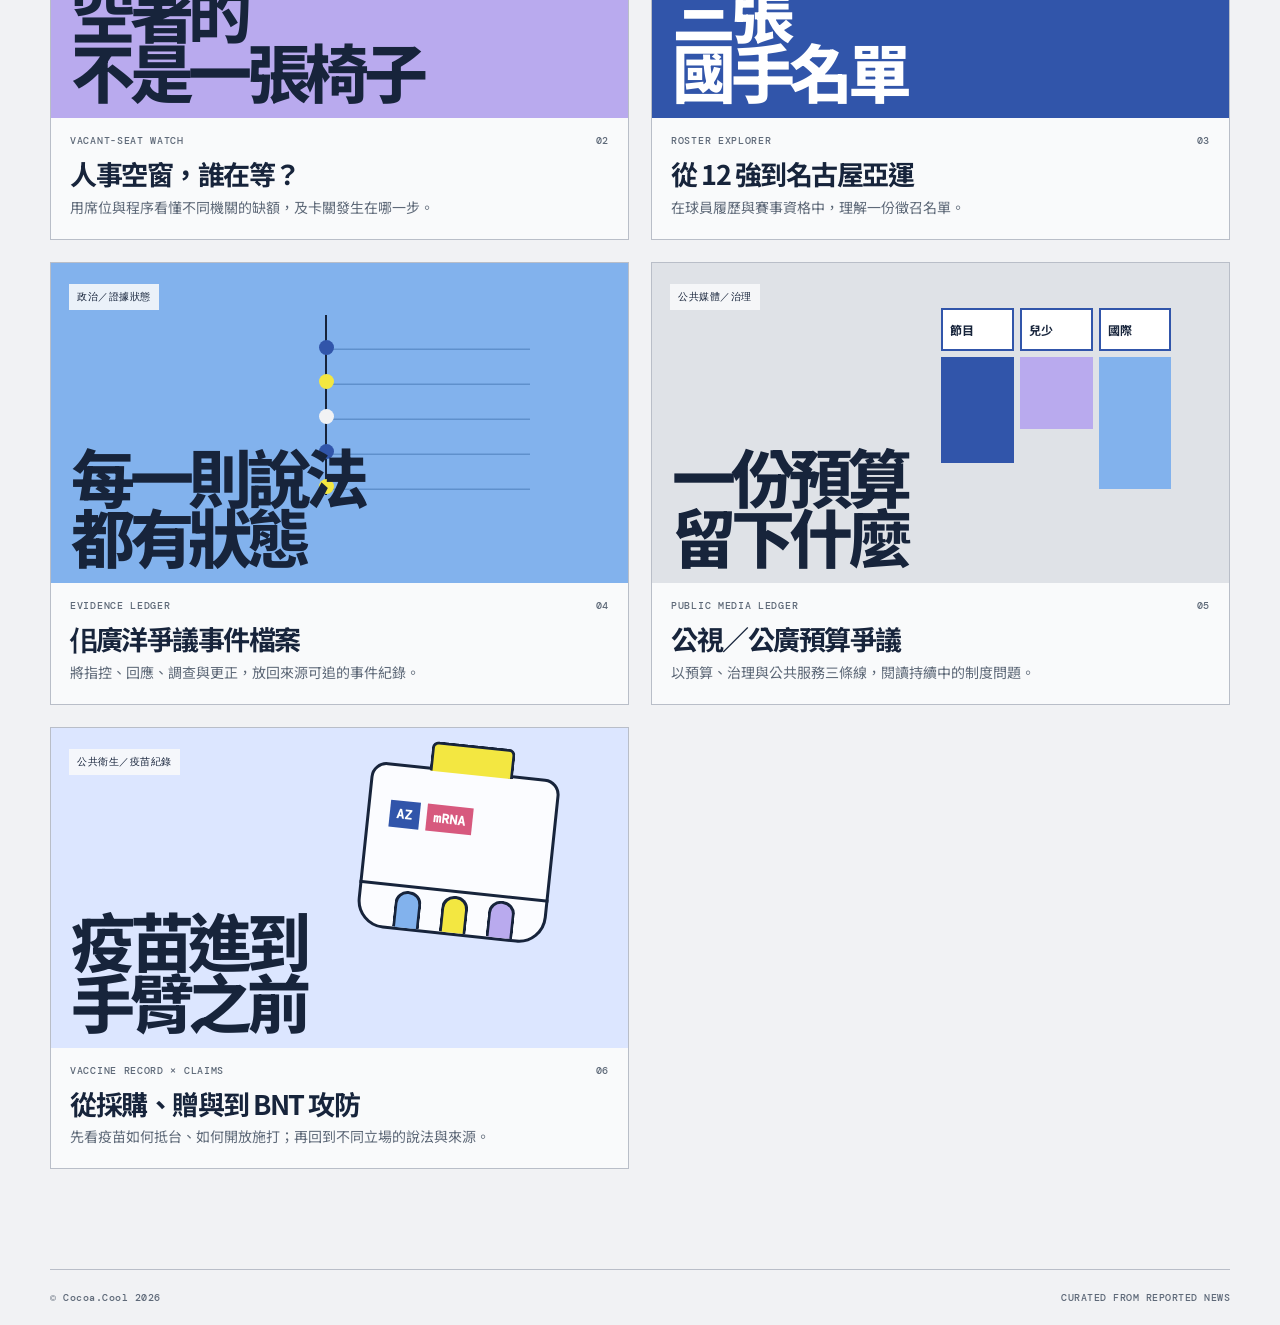
==== commit 5327d6eb: "Add Tainan election feature with district histories and SEO" ====
--- a/index.html
+++ b/index.html
@@ -12,7 +12,7 @@
     <style>.childcase .art{background:#f1d448}.safety-grid{position:absolute;right:10%;top:49px;display:grid;grid-template-columns:repeat(2,75px);gap:7px}.safety-grid i{display:grid;place-items:center;width:75px;height:64px;border:2px solid var(--ink);background:#fff;font:700 12px "Noto Sans TC",sans-serif;font-style:normal}.safety-grid i:nth-child(2){background:#b9aaee}.safety-grid i:nth-child(3){background:#82b2ed}.safety-grid i:nth-child(4){background:#3155aa;color:#fff}@media(max-width:720px){.safety-grid{right:5%;transform:scale(.8);transform-origin:top right}}</style>
     <link rel="stylesheet" href="logo.css" /><link rel="stylesheet" href="taipei-cover-card.css" />
     <script src="analytics.js" defer></script>
-    <script src="site-seo.js?v=60ae8c06dd" defer></script>
+    <script src="site-seo.js?v=2dbd4add4b" defer></script>
   </head>
   <body>
     <nav class="nav wrap" aria-label="主選單"><a class="logo" href="#top" aria-label="Cocoa.Cool 首頁"><span class="logo-cocoa"><i>C</i><i>o</i><i>c</i><i>o</i><i>a</i></span><span class="logo-dot">.</span><span class="logo-cool"><i>C</i><i>o</i><i>o</i><i>l</i></span></a><a class="nav-link" href="#stories">專題索引 ↓</a></nav>
@@ -23,9 +23,10 @@
         <p>每一個題目，都用它自己的資料結構來說話：<br>名單、席位、批號、證據與預算。</p>
       </header>
       <section class="stories wrap" id="stories" aria-labelledby="stories-title">
-        <div class="stories-head"><div><p class="section-label">11 個進行中的專題</p><h2 id="stories-title">選一種理解問題的方式</h2></div><p class="collection-count">所有判斷均附可回查來源</p></div>
+        <div class="stories-head"><div><p class="section-label">12 個進行中的專題</p><h2 id="stories-title">選一種理解問題的方式</h2></div><p class="collection-count">所有判斷均附可回查來源</p></div>
         <div class="story-grid">
           <article class="story electorate story-wide"><a href="taichung-electorate.html"><div class="art electorate-art"><img src="assets/taichung-electorate-cover.svg" alt="台中城市街景與三條選擇路徑的珊瑚色概念插畫" width="1600" height="900" loading="lazy"><span class="issue">台中選舉／資料探索</span></div><div class="story-copy"><div class="story-meta"><span>TAICHUNG ELECTORATE</span><span>最新・研究版</span></div><h3>台中｜市長選得明確，總統有三種選擇</h3><p>盧秀燕領先29區，總統選票卻分成三股。從北屯到海線，看市長票之外的不同期待。</p></div></a></article>
+          <article class="story electorate story-wide"><a href="tainan-electorate.html"><div class="art electorate-art"><img src="assets/tainan-electorate-cover.svg" alt="台南街屋與不同選擇的赭金色概念插畫" width="1600" height="900" loading="lazy"><span class="issue">台南選舉／資料探索</span></div><div class="story-copy"><div class="story-meta"><span>TAINAN ELECTORATE</span><span>最新・研究版</span></div><h3>台南｜市長沒換黨，選票卻有不同方向</h3><p>2024年，近四分之一選票投給柯文哲。從37區看綠營多數之外的選擇，也看市長選舉中的拉鋸。</p></div></a></article>
           <article class="story electorate story-wide"><a href="kaohsiung-electorate.html"><div class="art electorate-art"><img src="assets/kaohsiung-electorate-cover.svg?v=830461caad" alt="暖米白與磚紅的高雄港灣概念插畫" width="1600" height="900" loading="lazy"><span class="issue">高雄選舉／資料探索</span></div><div class="story-copy"><div class="story-meta"><span>KAOHSIUNG ELECTORATE</span><span>最新・研究版</span></div><h3>高雄｜走過嘗試，城市繼續蛻變</h3><p>從嘗試不同的選擇，到罷免、再選與連任。回看高雄38區走過的政治轉折。</p></div></a></article>
           <article class="story electorate new-taipei story-wide"><a href="new-taipei-electorate.html"><div class="art electorate-art"><img src="assets/new-taipei-electorate-cover.png?v=b538692cb0" alt="新北市輪廓與黃色選票探索示意圖" width="1600" height="900" loading="lazy"><span class="issue">新北選舉／資料探索</span></div><div class="story-copy"><div class="story-meta"><span>NEW TAIPEI ELECTORATE</span><span>最新・研究版</span></div><h3>新北｜藍營長期執政，選民結構怎麼看</h3><p>首長連勝，總統選票卻有不同方向。從 29 區的歷次選擇，探索選民的政治期待。</p></div></a></article>
           <article class="story electorate story-wide"><a href="taipei-electorate.html"><div class="art electorate-art"><img src="assets/taipei-electorate-cover.png" alt="台北城市與投票箱的橘色概念插畫" width="1672" height="941" loading="lazy"><span class="issue">台北選舉／資料探索</span></div><div class="story-copy"><div class="story-meta"><span>TAIPEI ELECTORATE</span><span>最新・研究版</span></div><h3>台北，真的藍大於綠嗎？</h3><p>探索三十年總統與市長選票，對照各區里的投票率與得票變化。</p></div></a></article>
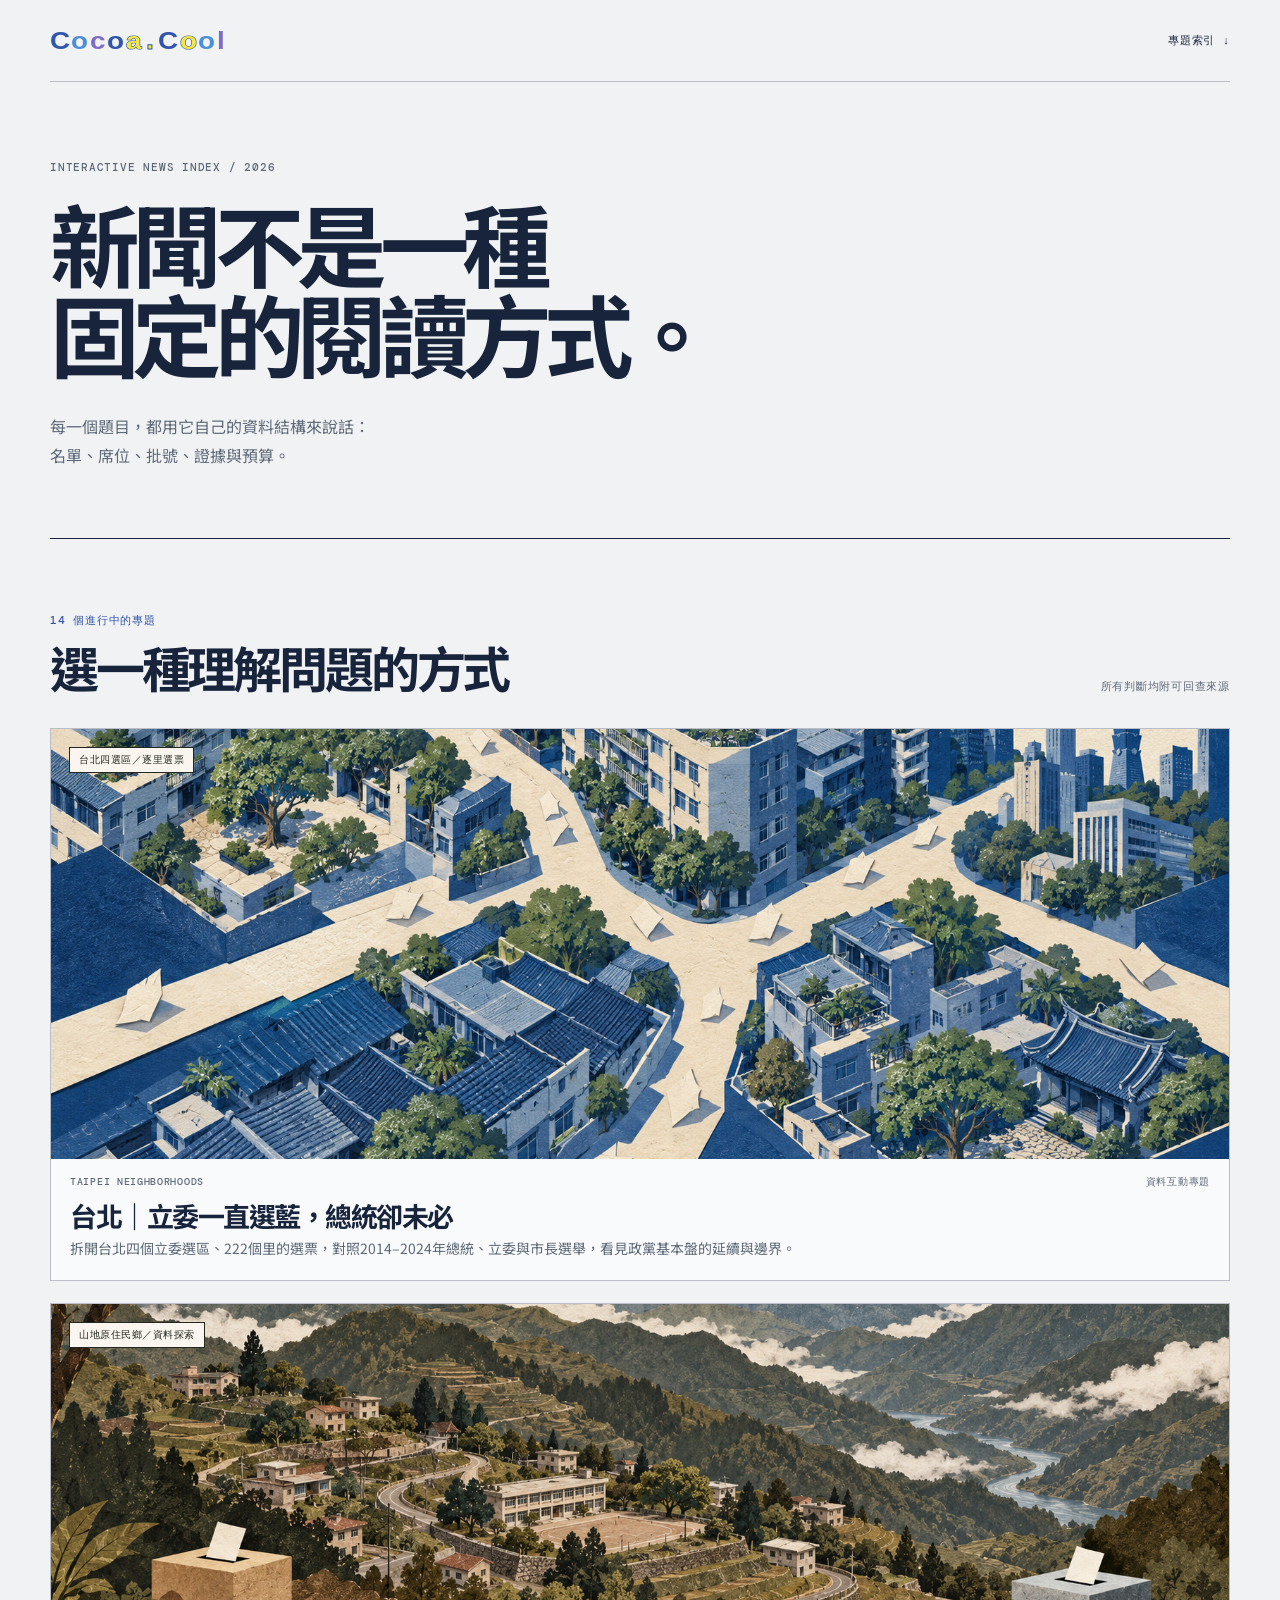
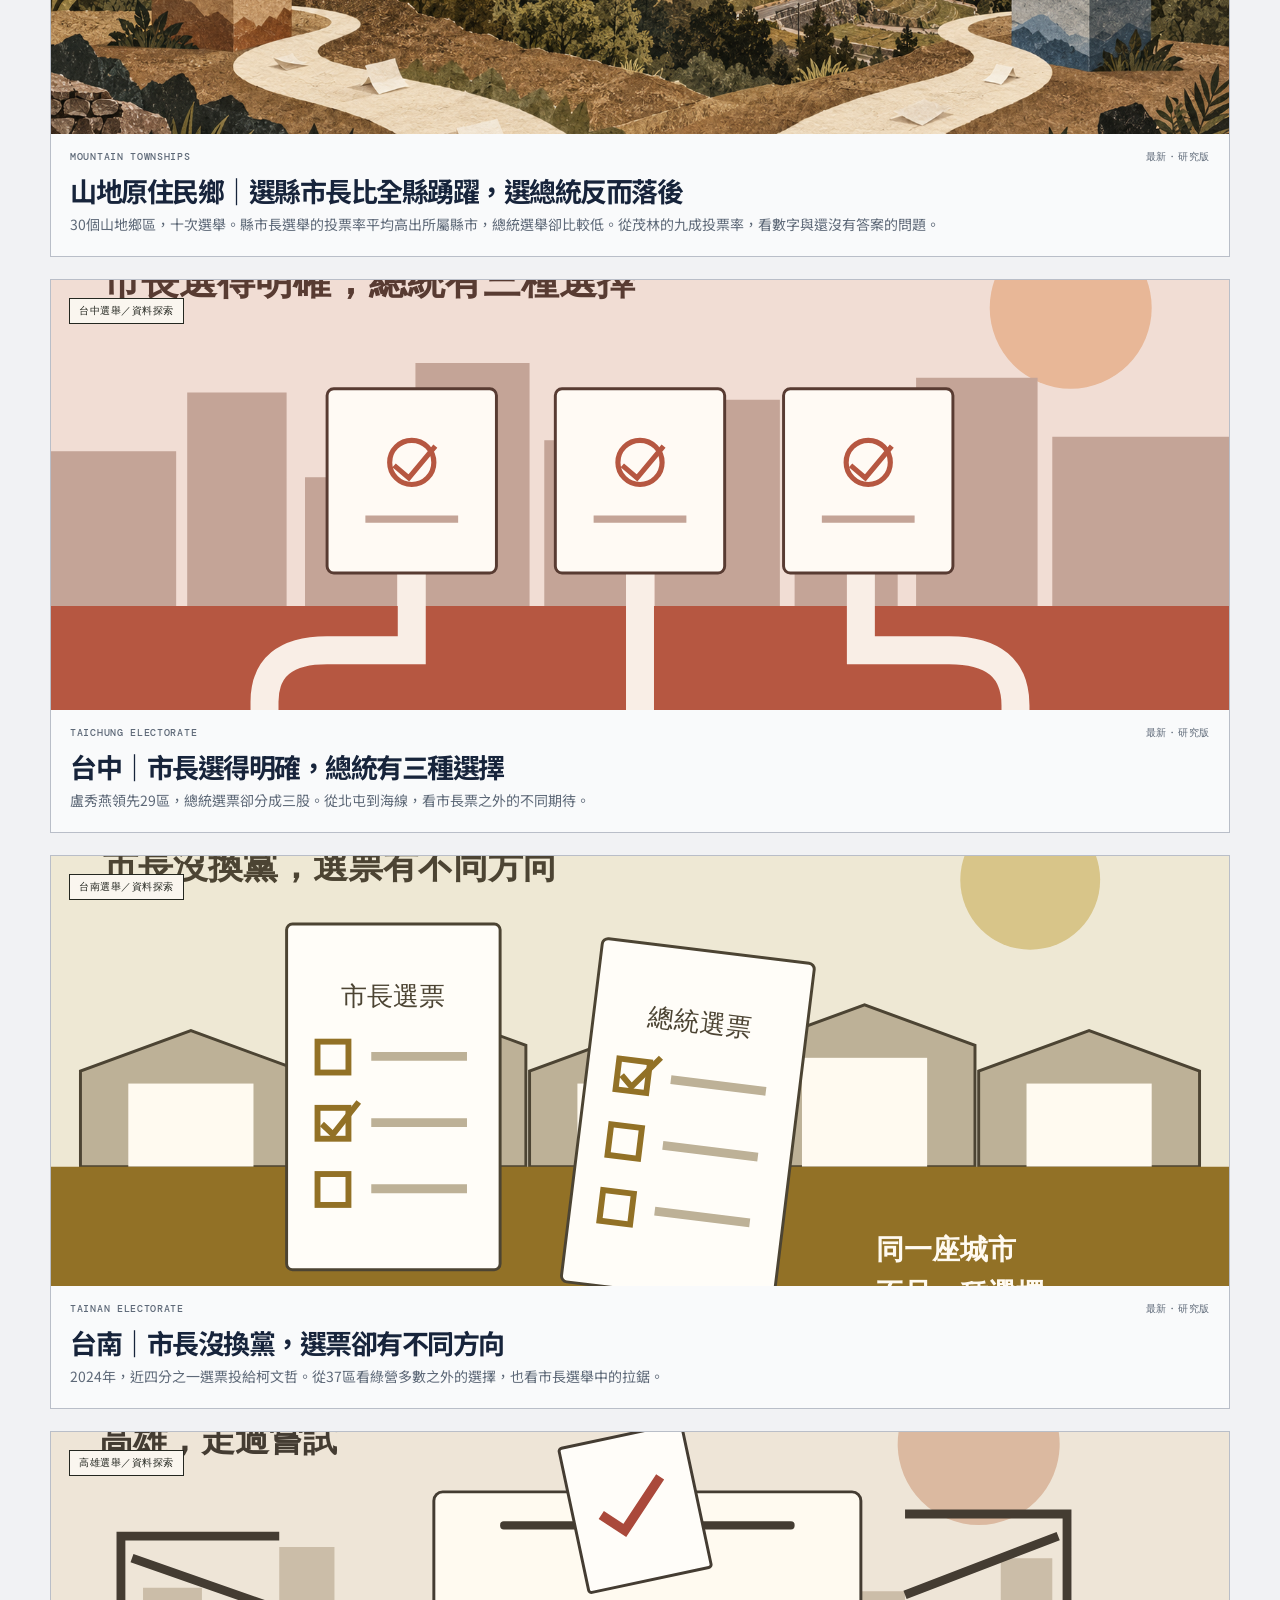
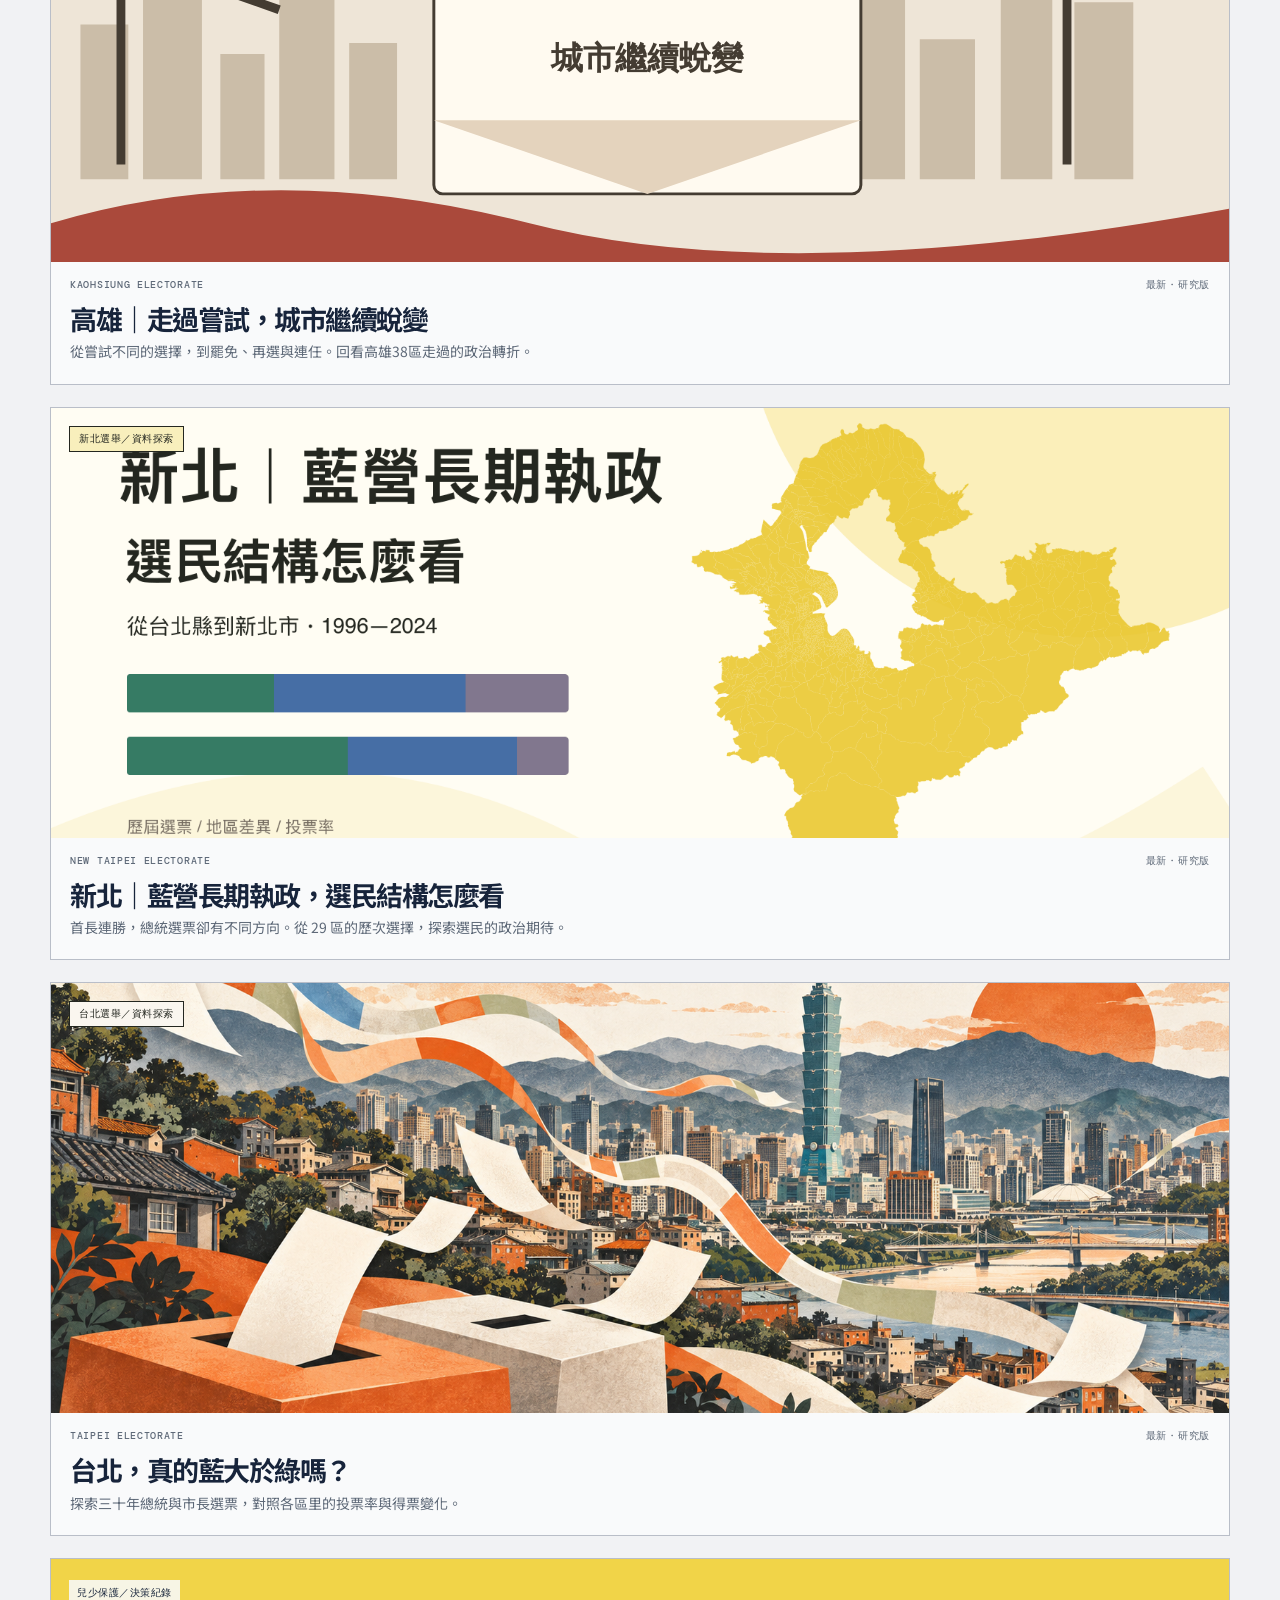
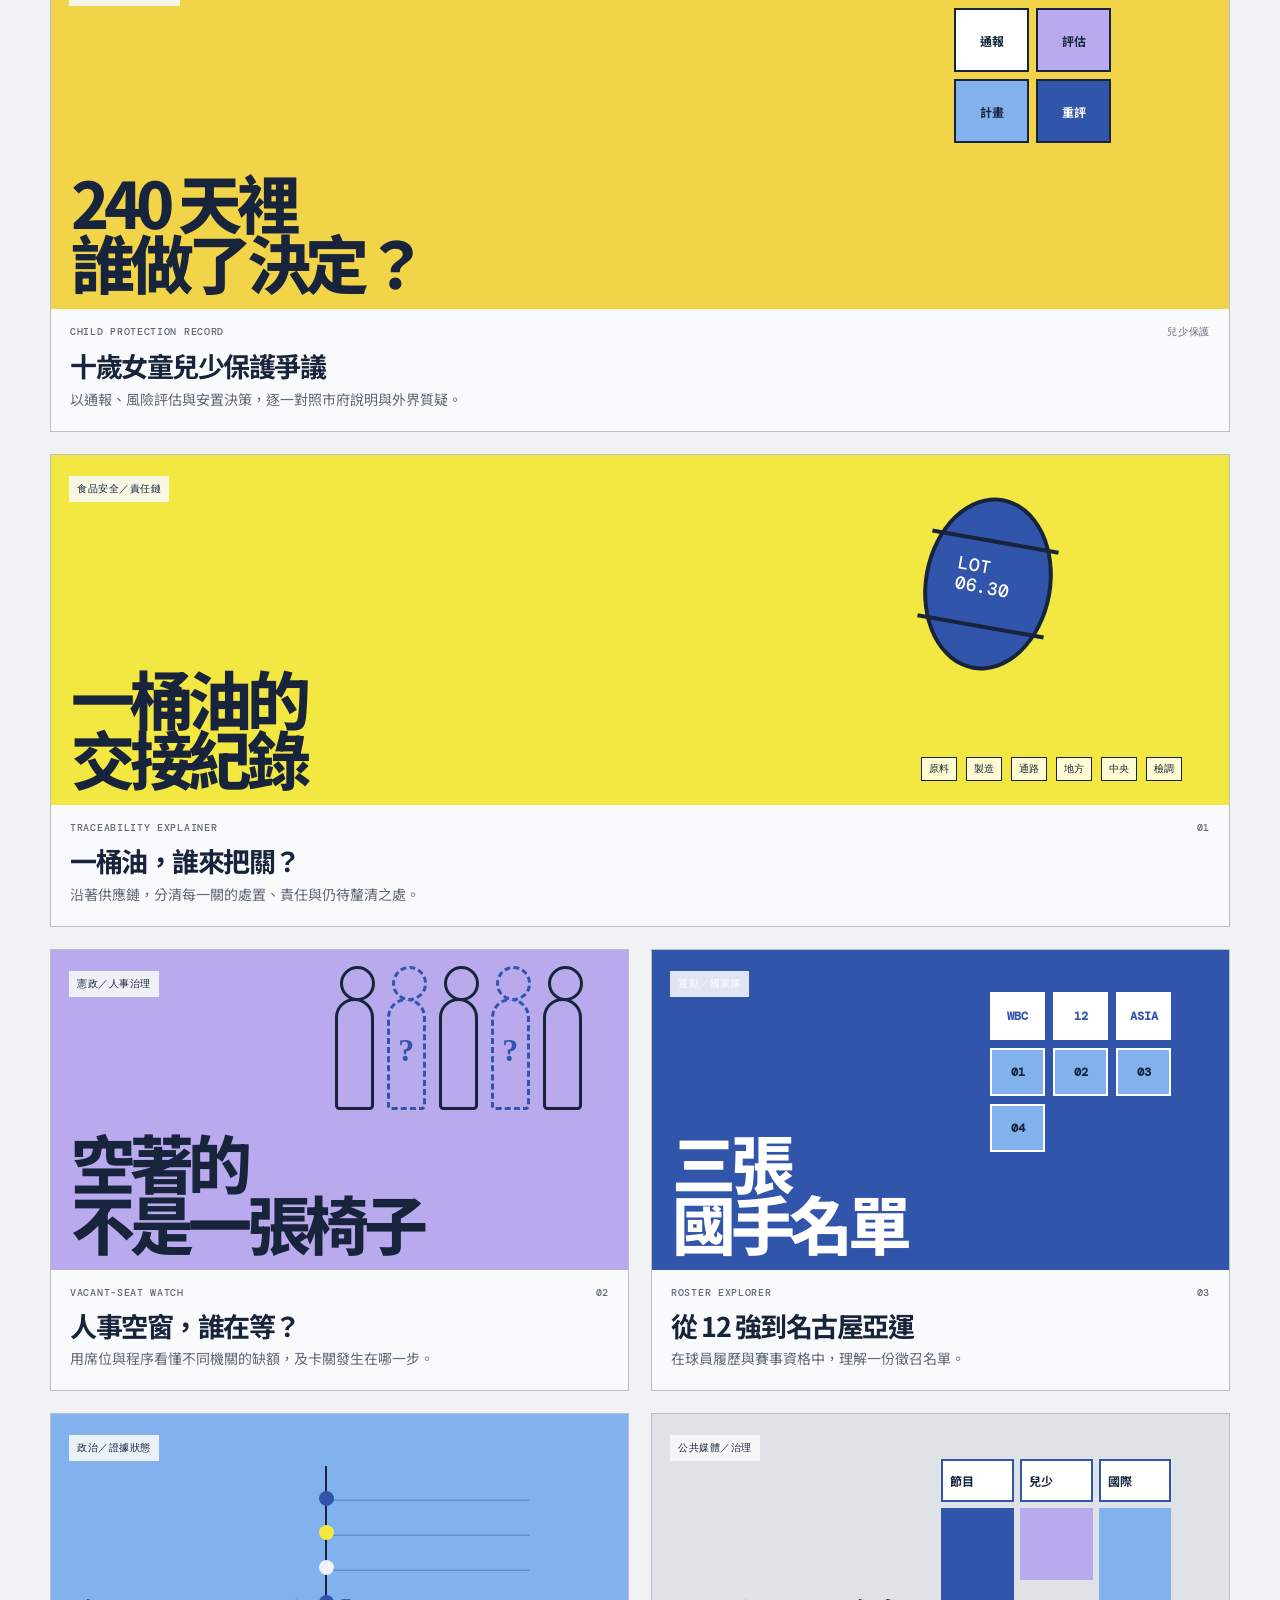
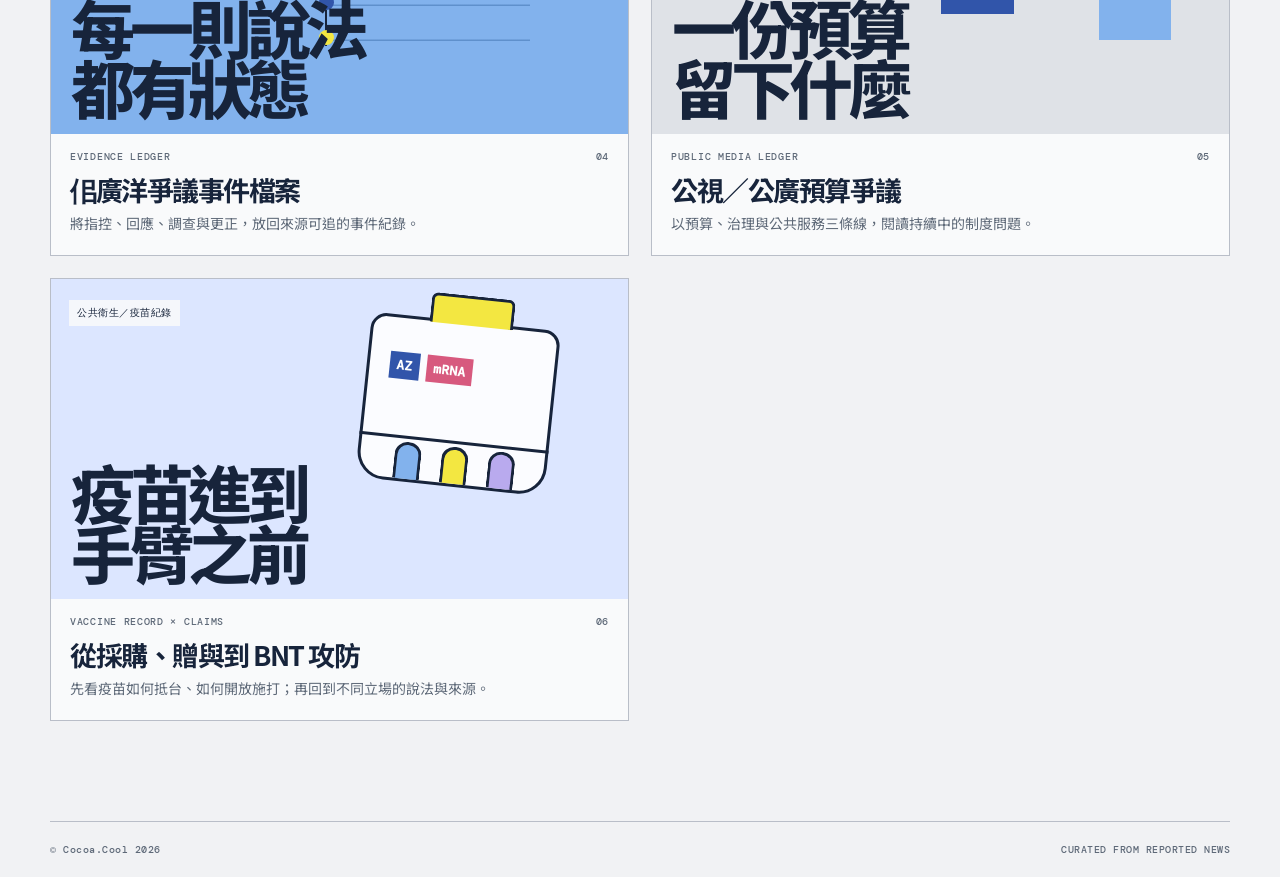
==== commit 475ecb41: "Add Taipei constituency and mountain turnout election features" ====
--- a/index.html
+++ b/index.html
@@ -12,7 +12,7 @@
     <style>.childcase .art{background:#f1d448}.safety-grid{position:absolute;right:10%;top:49px;display:grid;grid-template-columns:repeat(2,75px);gap:7px}.safety-grid i{display:grid;place-items:center;width:75px;height:64px;border:2px solid var(--ink);background:#fff;font:700 12px "Noto Sans TC",sans-serif;font-style:normal}.safety-grid i:nth-child(2){background:#b9aaee}.safety-grid i:nth-child(3){background:#82b2ed}.safety-grid i:nth-child(4){background:#3155aa;color:#fff}@media(max-width:720px){.safety-grid{right:5%;transform:scale(.8);transform-origin:top right}}</style>
     <link rel="stylesheet" href="logo.css" /><link rel="stylesheet" href="taipei-cover-card.css" />
     <script src="analytics.js" defer></script>
-    <script src="site-seo.js?v=2dbd4add4b" defer></script>
+    <script src="site-seo.js?v=e14107bcf2" defer></script>
   </head>
   <body>
     <nav class="nav wrap" aria-label="主選單"><a class="logo" href="#top" aria-label="Cocoa.Cool 首頁"><span class="logo-cocoa"><i>C</i><i>o</i><i>c</i><i>o</i><i>a</i></span><span class="logo-dot">.</span><span class="logo-cool"><i>C</i><i>o</i><i>o</i><i>l</i></span></a><a class="nav-link" href="#stories">專題索引 ↓</a></nav>
@@ -23,8 +23,10 @@
         <p>每一個題目，都用它自己的資料結構來說話：<br>名單、席位、批號、證據與預算。</p>
       </header>
       <section class="stories wrap" id="stories" aria-labelledby="stories-title">
-        <div class="stories-head"><div><p class="section-label">12 個進行中的專題</p><h2 id="stories-title">選一種理解問題的方式</h2></div><p class="collection-count">所有判斷均附可回查來源</p></div>
+        <div class="stories-head"><div><p class="section-label">14 個進行中的專題</p><h2 id="stories-title">選一種理解問題的方式</h2></div><p class="collection-count">所有判斷均附可回查來源</p></div>
         <div class="story-grid">
+          <article class="story electorate story-wide"><a href="taipei-four-constituencies.html"><div class="art electorate-art"><img src="assets/taipei-four-constituencies-cover.png?v=3" alt="藍色紙雕街區與交錯巷道" width="1672" height="941" loading="lazy"><span class="issue">台北四選區／逐里選票</span></div><div class="story-copy"><div class="story-meta"><span>TAIPEI NEIGHBORHOODS</span><span>資料互動專題</span></div><h3>台北｜立委一直選藍，總統卻未必</h3><p>拆開台北四個立委選區、222個里的選票，對照2014–2024年總統、立委與市長選舉，看見政黨基本盤的延續與邊界。</p></div></a></article>
+<article class="story electorate story-wide"><a href="mountain-turnout.html"><div class="art electorate-art"><img src="assets/mountain-turnout-cover.png?v=2" alt="山間聚落與選票的棕色紙雕插畫" width="1672" height="941" loading="lazy"><span class="issue">山地原住民鄉／資料探索</span></div><div class="story-copy"><div class="story-meta"><span>MOUNTAIN TOWNSHIPS</span><span>最新・研究版</span></div><h3>山地原住民鄉｜選縣市長比全縣踴躍，選總統反而落後</h3><p>30個山地鄉區，十次選舉。縣市長選舉的投票率平均高出所屬縣市，總統選舉卻比較低。從茂林的九成投票率，看數字與還沒有答案的問題。</p></div></a></article>
           <article class="story electorate story-wide"><a href="taichung-electorate.html"><div class="art electorate-art"><img src="assets/taichung-electorate-cover.svg" alt="台中城市街景與三條選擇路徑的珊瑚色概念插畫" width="1600" height="900" loading="lazy"><span class="issue">台中選舉／資料探索</span></div><div class="story-copy"><div class="story-meta"><span>TAICHUNG ELECTORATE</span><span>最新・研究版</span></div><h3>台中｜市長選得明確，總統有三種選擇</h3><p>盧秀燕領先29區，總統選票卻分成三股。從北屯到海線，看市長票之外的不同期待。</p></div></a></article>
           <article class="story electorate story-wide"><a href="tainan-electorate.html"><div class="art electorate-art"><img src="assets/tainan-electorate-cover.svg" alt="台南街屋與不同選擇的赭金色概念插畫" width="1600" height="900" loading="lazy"><span class="issue">台南選舉／資料探索</span></div><div class="story-copy"><div class="story-meta"><span>TAINAN ELECTORATE</span><span>最新・研究版</span></div><h3>台南｜市長沒換黨，選票卻有不同方向</h3><p>2024年，近四分之一選票投給柯文哲。從37區看綠營多數之外的選擇，也看市長選舉中的拉鋸。</p></div></a></article>
           <article class="story electorate story-wide"><a href="kaohsiung-electorate.html"><div class="art electorate-art"><img src="assets/kaohsiung-electorate-cover.svg?v=830461caad" alt="暖米白與磚紅的高雄港灣概念插畫" width="1600" height="900" loading="lazy"><span class="issue">高雄選舉／資料探索</span></div><div class="story-copy"><div class="story-meta"><span>KAOHSIUNG ELECTORATE</span><span>最新・研究版</span></div><h3>高雄｜走過嘗試，城市繼續蛻變</h3><p>從嘗試不同的選擇，到罷免、再選與連任。回看高雄38區走過的政治轉折。</p></div></a></article>
